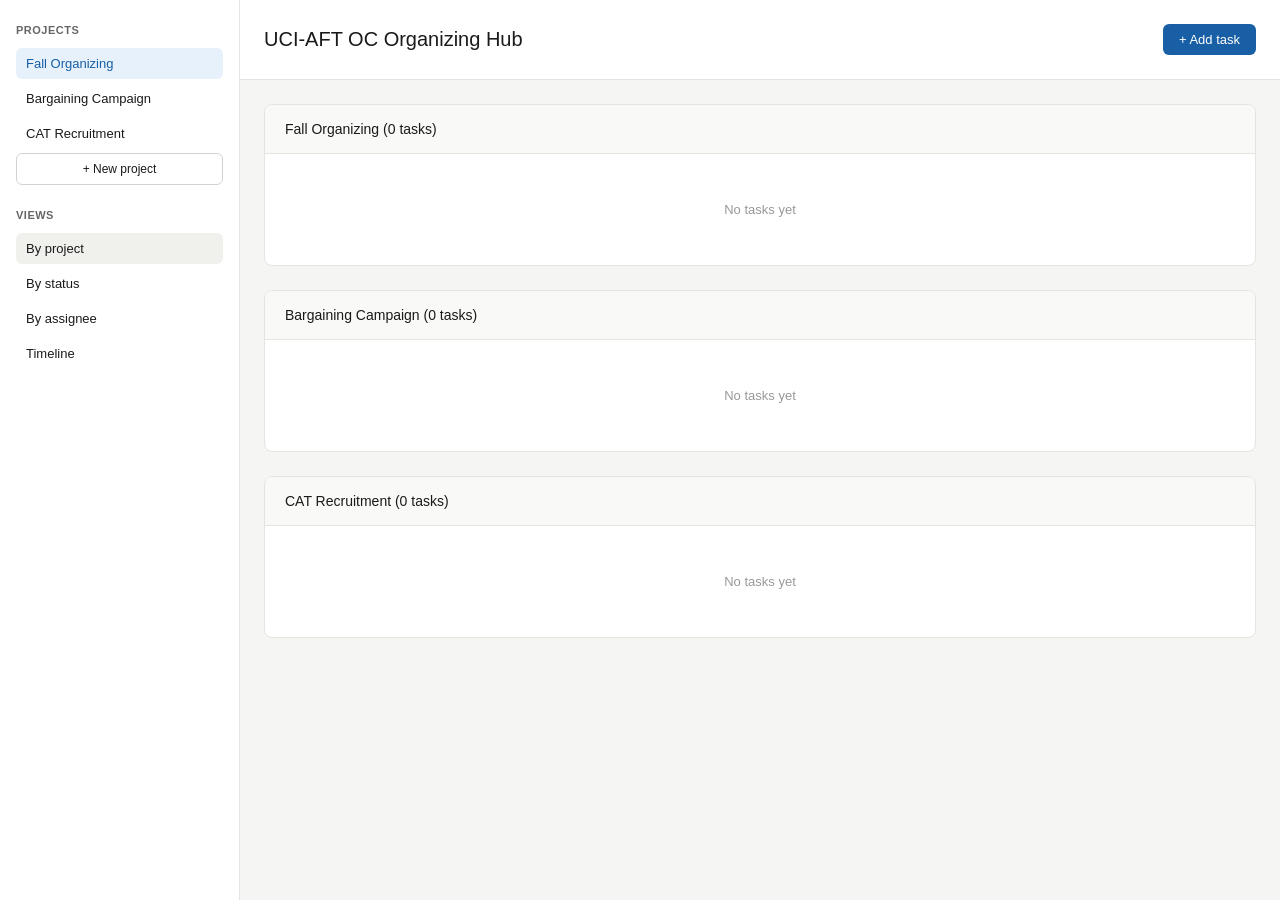
==== index.html @ 9227e525 "Rename organizing-hub.html to index.html" ====
<!DOCTYPE html>
<html lang="en">
<head>
  <meta charset="UTF-8">
  <meta name="viewport" content="width=device-width, initial-scale=1.0">
  <title>UCI-AFT OC Organizing Hub</title>
  <style>
    * {
      margin: 0;
      padding: 0;
      box-sizing: border-box;
    }

    body {
      font-family: -apple-system, BlinkMacSystemFont, 'Segoe UI', sans-serif;
      background: #f5f5f3;
      color: #1a1a1a;
    }

    .hub-container {
      display: flex;
      min-height: 100vh;
    }

    .sidebar {
      width: 240px;
      background: #ffffff;
      border-right: 1px solid #e5e5e0;
      overflow-y: auto;
      padding: 1.5rem 0;
    }

    .sidebar-section {
      padding: 0 1rem 1.5rem;
    }

    .sidebar-title {
      font-size: 11px;
      font-weight: 600;
      text-transform: uppercase;
      color: #666;
      margin: 0 0 0.75rem;
      letter-spacing: 0.5px;
    }

    .project-item {
      display: block;
      width: 100%;
      padding: 8px 10px;
      margin-bottom: 4px;
      border-radius: 6px;
      border: none;
      background: transparent;
      color: #1a1a1a;
      font-size: 13px;
      cursor: pointer;
      text-align: left;
      transition: background 0.2s;
    }

    .project-item:hover {
      background: #f0f0ed;
    }

    .project-item.active {
      background: #e6f1fb;
      color: #185fa5;
      font-weight: 500;
    }

    .view-item {
      display: block;
      width: 100%;
      padding: 8px 10px;
      margin-bottom: 4px;
      border-radius: 6px;
      border: none;
      background: transparent;
      color: #1a1a1a;
      font-size: 13px;
      cursor: pointer;
      text-align: left;
    }

    .view-item:hover {
      background: #f0f0ed;
    }

    .view-item.active {
      background: #f0f0ed;
      font-weight: 500;
    }

    .add-btn {
      width: 100%;
      padding: 8px 10px;
      border: 1px solid #d3d3ce;
      border-radius: 6px;
      background: transparent;
      color: #1a1a1a;
      font-size: 12px;
      cursor: pointer;
      font-weight: 500;
    }

    .add-btn:hover {
      background: #f0f0ed;
    }

    .main-content {
      flex: 1;
      display: flex;
      flex-direction: column;
      overflow: hidden;
    }

    .header {
      padding: 1.5rem;
      border-bottom: 1px solid #e5e5e0;
      background: #ffffff;
      display: flex;
      justify-content: space-between;
      align-items: center;
    }

    .header h1 {
      font-size: 20px;
      font-weight: 500;
      margin: 0;
    }

    .header-actions {
      display: flex;
      gap: 8px;
    }

    .btn-primary {
      padding: 8px 16px;
      background: #185fa5;
      color: white;
      border: none;
      border-radius: 6px;
      font-size: 13px;
      cursor: pointer;
      font-weight: 500;
    }

    .btn-primary:hover {
      background: #0c447c;
    }

    .content-area {
      flex: 1;
      overflow-y: auto;
      padding: 1.5rem;
    }

    .project-group {
      background: white;
      border: 1px solid #e5e5e0;
      border-radius: 8px;
      margin-bottom: 1.5rem;
      overflow: hidden;
    }

    .project-group-header {
      padding: 1rem 1.25rem;
      background: #f9f9f7;
      font-weight: 500;
      font-size: 14px;
      color: #1a1a1a;
      border-bottom: 1px solid #e5e5e0;
      cursor: pointer;
      user-select: none;
    }

    .project-group-header:hover {
      background: #f5f5f3;
    }

    .project-group-content {
      padding: 1rem 1.25rem;
    }

    .task-row {
      display: grid;
      grid-template-columns: 200px 120px 100px 100px 80px auto;
      gap: 12px;
      padding: 0.75rem 0;
      border-bottom: 1px solid #f0f0ed;
      align-items: center;
      font-size: 13px;
    }

    .task-row:last-child {
      border-bottom: none;
    }

    .task-name {
      font-weight: 500;
      color: #1a1a1a;
    }

    .task-due {
      color: #666;
      font-size: 12px;
    }

    .task-assignee {
      color: #666;
      font-size: 12px;
    }

    .task-status {
      padding: 3px 8px;
      border-radius: 12px;
      font-size: 11px;
      font-weight: 500;
      text-align: center;
      width: fit-content;
    }

    .status-not-started {
      background: #e5e7eb;
      color: #4b5563;
    }

    .status-in-progress {
      background: #fef3c7;
      color: #92400e;
    }

    .status-blocked {
      background: #fee2e2;
      color: #7f1d1d;
    }

    .status-done {
      background: #d1fae5;
      color: #065f46;
    }

    .task-delete {
      background: none;
      border: none;
      color: #999;
      cursor: pointer;
      font-size: 18px;
      padding: 0;
    }

    .task-delete:hover {
      color: #666;
    }

    .status-board {
      display: grid;
      grid-template-columns: repeat(auto-fit, minmax(280px, 1fr));
      gap: 1.5rem;
    }

    .status-column {
      background: white;
      border: 1px solid #e5e5e0;
      border-radius: 8px;
      padding: 1.25rem;
    }

    .status-column-header {
      font-weight: 500;
      font-size: 13px;
      color: #1a1a1a;
      margin-bottom: 1rem;
      padding-bottom: 0.75rem;
      border-bottom: 1px solid #e5e5e0;
    }

    .task-card {
      background: #f9f9f7;
      border: 1px solid #e5e5e0;
      border-radius: 6px;
      padding: 0.75rem;
      margin-bottom: 0.75rem;
      cursor: pointer;
    }

    .task-card:hover {
      border-color: #d3d3ce;
      background: #f5f5f3;
    }

    .task-card-name {
      font-weight: 500;
      font-size: 13px;
      color: #1a1a1a;
      margin-bottom: 4px;
    }

    .task-card-meta {
      font-size: 12px;
      color: #666;
      margin-bottom: 2px;
    }

    .empty-state {
      text-align: center;
      color: #999;
      padding: 2rem;
      font-size: 13px;
    }

    .modal {
      display: none;
      position: fixed;
      top: 0;
      left: 0;
      right: 0;
      bottom: 0;
      background: rgba(0, 0, 0, 0.4);
      z-index: 1000;
      align-items: center;
      justify-content: center;
    }

    .modal.open {
      display: flex;
    }

    .modal-content {
      background: white;
      border-radius: 8px;
      padding: 1.5rem;
      max-width: 500px;
      width: 90%;
      box-shadow: 0 4px 12px rgba(0, 0, 0, 0.15);
    }

    .modal-title {
      font-size: 16px;
      font-weight: 500;
      margin-bottom: 1rem;
      color: #1a1a1a;
    }

    .form-group {
      margin-bottom: 1rem;
    }

    .form-label {
      font-size: 12px;
      font-weight: 500;
      color: #666;
      margin-bottom: 4px;
      display: block;
    }

    .form-input {
      width: 100%;
      padding: 8px 10px;
      border: 1px solid #d3d3ce;
      border-radius: 6px;
      font-size: 13px;
      font-family: inherit;
    }

    .form-input:focus {
      outline: none;
      border-color: #185fa5;
      box-shadow: 0 0 0 2px rgba(24, 95, 165, 0.1);
    }

    .form-buttons {
      display: flex;
      gap: 8px;
      justify-content: flex-end;
      margin-top: 1.5rem;
    }

    .btn {
      padding: 8px 16px;
      border-radius: 6px;
      border: 1px solid #d3d3ce;
      background: white;
      cursor: pointer;
      font-size: 13px;
      color: #1a1a1a;
      font-weight: 500;
    }

    .btn:hover {
      background: #f9f9f7;
    }

    .timeline-view {
      display: flex;
      flex-direction: column;
      gap: 0;
    }

    .timeline-item {
      padding: 1rem 1.25rem;
      border-bottom: 1px solid #e5e5e0;
      background: white;
      margin-bottom: 0;
    }

    .timeline-item:first-child {
      border-radius: 8px 8px 0 0;
    }

    .timeline-item:last-child {
      border-radius: 0 0 8px 8px;
      border-bottom: none;
    }

    .timeline-date {
      font-weight: 600;
      font-size: 13px;
      color: #1a1a1a;
      margin-bottom: 4px;
    }

    .timeline-task {
      font-size: 13px;
      color: #666;
    }

    @media (max-width: 900px) {
      .task-row {
        grid-template-columns: 1fr;
        gap: 4px;
      }
      
      .sidebar {
        width: 160px;
      }
    }
  </style>
</head>
<body>
  <div class="hub-container">
    <div class="sidebar">
      <div class="sidebar-section">
        <div class="sidebar-title">Projects</div>
        <div id="projects-list"></div>
        <button class="add-btn" onclick="openAddProject()">+ New project</button>
      </div>

      <div class="sidebar-section">
        <div class="sidebar-title">Views</div>
        <button class="view-item active" onclick="switchView('project')">By project</button>
        <button class="view-item" onclick="switchView('status')">By status</button>
        <button class="view-item" onclick="switchView('assignee')">By assignee</button>
        <button class="view-item" onclick="switchView('timeline')">Timeline</button>
      </div>
    </div>

    <div class="main-content">
      <div class="header">
        <h1>UCI-AFT OC Organizing Hub</h1>
        <div class="header-actions">
          <button class="btn-primary" onclick="openAddTask()">+ Add task</button>
        </div>
      </div>

      <div class="content-area" id="content-area"></div>
    </div>
  </div>

  <div class="modal" id="project-modal">
    <div class="modal-content">
      <div class="modal-title">New project</div>
      <div class="form-group">
        <label class="form-label">Project name</label>
        <input type="text" class="form-input" id="project-name-input" placeholder="e.g., Fall Organizing">
      </div>
      <div class="form-buttons">
        <button class="btn" onclick="closeModal('project-modal')">Cancel</button>
        <button class="btn-primary" onclick="createProject()">Create</button>
      </div>
    </div>
  </div>

  <div class="modal" id="task-modal">
    <div class="modal-content">
      <div class="modal-title">New task</div>
      <div class="form-group">
        <label class="form-label">Project</label>
        <select class="form-input" id="task-project-select"></select>
      </div>
      <div class="form-group">
        <label class="form-label">Task name</label>
        <input type="text" class="form-input" id="task-name-input" placeholder="What needs to be done?">
      </div>
      <div class="form-group">
        <label class="form-label">Description</label>
        <textarea class="form-input" id="task-desc-input" placeholder="Details" style="height: 80px; resize: none;"></textarea>
      </div>
      <div class="form-group">
        <label class="form-label">Assignee</label>
        <input type="text" class="form-input" id="task-assignee-input" placeholder="Name">
      </div>
      <div class="form-group">
        <label class="form-label">Due date</label>
        <input type="date" class="form-input" id="task-due-input">
      </div>
      <div class="form-group">
        <label class="form-label">Status</label>
        <select class="form-input" id="task-status-input">
          <option value="not-started">Not started</option>
          <option value="in-progress">In progress</option>
          <option value="blocked">Blocked</option>
          <option value="done">Done</option>
        </select>
      </div>
      <div class="form-buttons">
        <button class="btn" onclick="closeModal('task-modal')">Cancel</button>
        <button class="btn-primary" onclick="createTask()">Create</button>
      </div>
    </div>
  </div>

  <script>
    let appState = {
      projects: ['Fall Organizing', 'Bargaining Campaign', 'CAT Recruitment'],
      tasks: [],
      currentView: 'project',
      selectedProject: 'Fall Organizing'
    };

    const loadData = () => {
      try {
        const saved = localStorage.getItem('oc_hub_data');
        if (saved) {
          appState = JSON.parse(saved);
        }
      } catch (e) {
        console.log('Using default data');
      }
      render();
    };

    const saveData = () => {
      try {
        localStorage.setItem('oc_hub_data', JSON.stringify(appState));
      } catch (e) {
        console.log('Save error');
      }
    };

    const openAddProject = () => {
      document.getElementById('project-modal').classList.add('open');
      document.getElementById('project-name-input').focus();
    };

    const closeModal = (modalId) => {
      document.getElementById(modalId).classList.remove('open');
    };

    const createProject = () => {
      const name = document.getElementById('project-name-input').value.trim();
      if (name && !appState.projects.includes(name)) {
        appState.projects.push(name);
        appState.selectedProject = name;
        document.getElementById('project-name-input').value = '';
        closeModal('project-modal');
        saveData();
        render();
      }
    };

    const openAddTask = () => {
      const select = document.getElementById('task-project-select');
      select.innerHTML = appState.projects.map(p => `<option value="${p}">${p}</option>`).join('');
      if (appState.selectedProject) {
        select.value = appState.selectedProject;
      }
      document.getElementById('task-modal').classList.add('open');
      document.getElementById('task-name-input').focus();
    };

    const createTask = () => {
      const task = {
        id: Date.now(),
        project: document.getElementById('task-project-select').value,
        name: document.getElementById('task-name-input').value.trim(),
        description: document.getElementById('task-desc-input').value.trim(),
        assignee: document.getElementById('task-assignee-input').value.trim(),
        dueDate: document.getElementById('task-due-input').value,
        status: document.getElementById('task-status-input').value
      };

      if (task.name && task.project) {
        appState.tasks.push(task);
        document.getElementById('task-name-input').value = '';
        document.getElementById('task-desc-input').value = '';
        document.getElementById('task-assignee-input').value = '';
        document.getElementById('task-due-input').value = '';
        closeModal('task-modal');
        saveData();
        render();
      }
    };

    const switchView = (view) => {
      appState.currentView = view;
      document.querySelectorAll('.view-item').forEach(btn => {
        btn.classList.remove('active');
      });
      event.target.classList.add('active');
      render();
    };

    const deleteTask = (id) => {
      if (confirm('Delete this task?')) {
        appState.tasks = appState.tasks.filter(t => t.id !== id);
        saveData();
        render();
      }
    };

    const renderProjectView = () => {
      let html = '';
      appState.projects.forEach(proj => {
        const tasks = appState.tasks.filter(t => t.project === proj);
        html += `
          <div class="project-group">
            <div class="project-group-header">${proj} (${tasks.length} tasks)</div>
            <div class="project-group-content">
              ${tasks.length === 0 ? '<div class="empty-state">No tasks yet</div>' : ''}
              ${tasks.map(t => `
                <div class="task-row">
                  <div class="task-name">${t.name}</div>
                  <div class="task-due">${t.dueDate || '—'}</div>
                  <div class="task-assignee">${t.assignee || 'Unassigned'}</div>
                  <div class="task-status status-${t.status}">${t.status}</div>
                  <div>${t.description ? '📝' : ''}</div>
                  <button class="task-delete" onclick="deleteTask(${t.id})">×</button>
                </div>
              `).join('')}
            </div>
          </div>
        `;
      });
      return html;
    };

    const renderStatusView = () => {
      const statuses = ['not-started', 'in-progress', 'blocked', 'done'];
      const labels = { 'not-started': 'Not started', 'in-progress': 'In progress', 'blocked': 'Blocked', 'done': 'Done' };
      return `<div class="status-board">${statuses.map(status => {
        const tasks = appState.tasks.filter(t => t.status === status);
        return `
          <div class="status-column">
            <div class="status-column-header">${labels[status]} (${tasks.length})</div>
            ${tasks.map(t => `
              <div class="task-card">
                <div class="task-card-name">${t.name}</div>
                <div class="task-card-meta">${t.project}</div>
                <div class="task-card-meta">${t.assignee || 'Unassigned'}</div>
                <div class="task-card-meta">${t.dueDate || 'No due date'}</div>
              </div>
            `).join('')}
          </div>
        `;
      }).join('')}</div>`;
    };

    const renderAssigneeView = () => {
      const assignees = [...new Set(appState.tasks.map(t => t.assignee || 'Unassigned'))].sort();
      let html = '';
      assignees.forEach(assignee => {
        const tasks = appState.tasks.filter(t => (t.assignee || 'Unassigned') === assignee);
        const done = tasks.filter(t => t.status === 'done').length;
        html += `
          <div class="project-group">
            <div class="project-group-header">${assignee} (${done}/${tasks.length} done)</div>
            <div class="project-group-content">
              ${tasks.map(t => `
                <div class="task-row">
                  <div class="task-name">${t.name}</div>
                  <div class="task-due">${t.dueDate || '—'}</div>
                  <div class="task-assignee">${t.project}</div>
                  <div class="task-status status-${t.status}">${t.status}</div>
                  <div></div>
                  <button class="task-delete" onclick="deleteTask(${t.id})">×</button>
                </div>
              `).join('')}
            </div>
          </div>
        `;
      });
      return html;
    };

    const renderTimelineView = () => {
      const sorted = [...appState.tasks].sort((a, b) => (a.dueDate || '9999') > (b.dueDate || '9999') ? 1 : -1);
      if (sorted.length === 0) {
        return '<div class="empty-state">No tasks scheduled</div>';
      }
      return sorted.map(t => `
        <div class="timeline-item">
          <div class="timeline-date">${t.dueDate || 'No date'}</div>
          <div class="timeline-task">${t.name} — ${t.assignee || 'Unassigned'} (${t.project})</div>
        </div>
      `).join('');
    };

    const render = () => {
      document.getElementById('projects-list').innerHTML = appState.projects.map(p => `
        <button class="project-item ${appState.selectedProject === p ? 'active' : ''}" onclick="appState.selectedProject='${p}'; render()">${p}</button>
      `).join('');

      let content = '';
      if (appState.currentView === 'project') {
        content = renderProjectView();
      } else if (appState.currentView === 'status') {
        content = renderStatusView();
      } else if (appState.currentView === 'assignee') {
        content = renderAssigneeView();
      } else if (appState.currentView === 'timeline') {
        content = renderTimelineView();
      }

      document.getElementById('content-area').innerHTML = content;
    };

    document.addEventListener('keydown', (e) => {
      if (e.key === 'Escape') {
        closeModal('project-modal');
        closeModal('task-modal');
      }
    });

    loadData();
  </script>
</body>
</html>
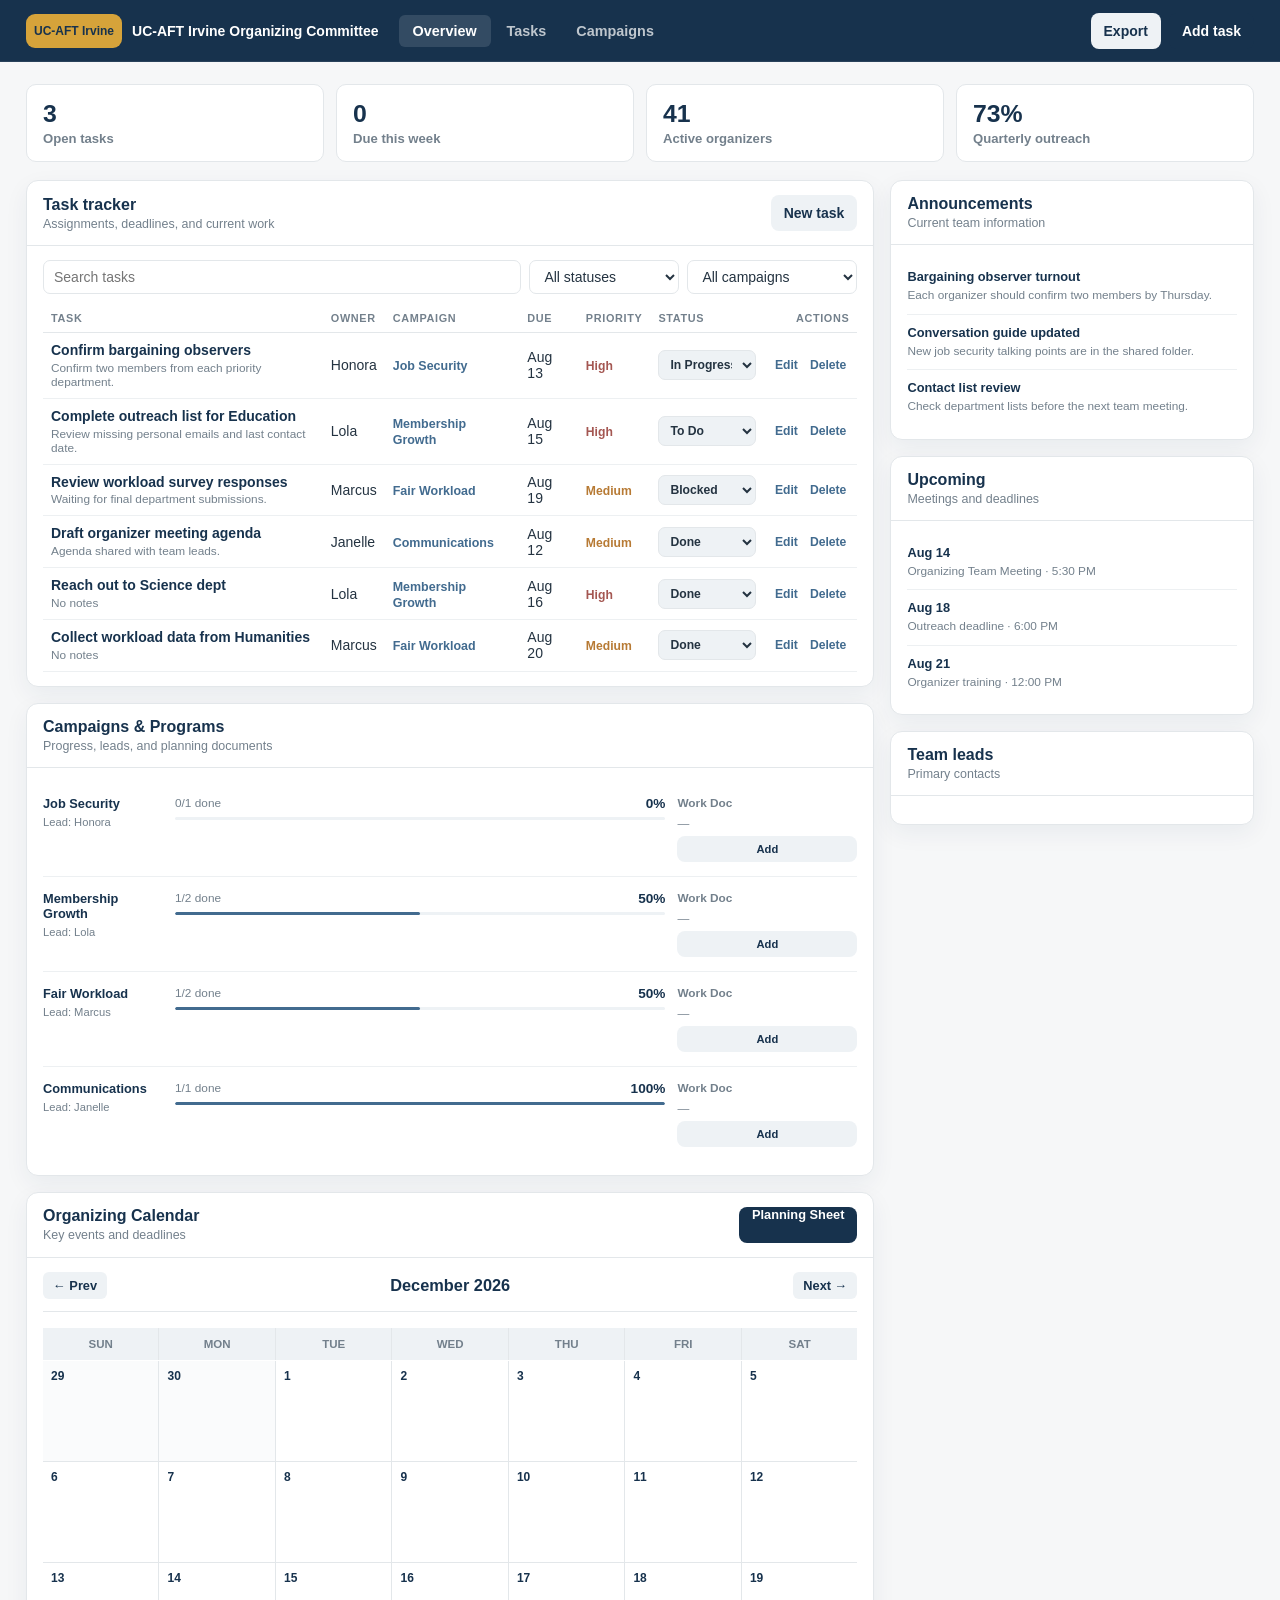
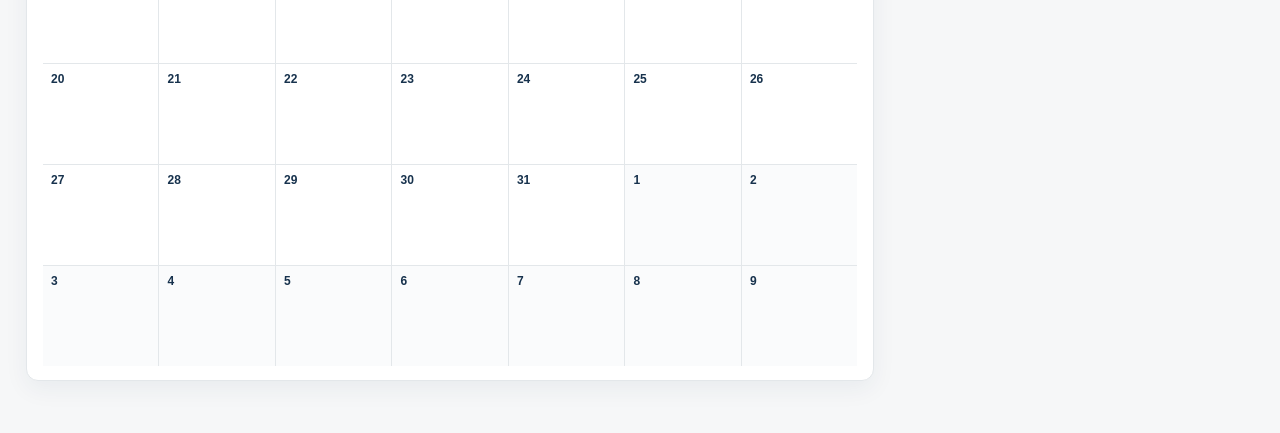
==== commit ea86cd31: "Rename index.html.html to index.html" ====
--- a/index.html
+++ b/index.html
@@ -1,738 +1,675 @@
 <!DOCTYPE html>
 <html lang="en">
 <head>
-  <meta charset="UTF-8">
-  <meta name="viewport" content="width=device-width, initial-scale=1.0">
-  <title>UCI-AFT OC Organizing Hub</title>
+  <meta charset="UTF-8" />
+  <meta name="viewport" content="width=device-width, initial-scale=1.0" />
+  <title>UC-AFT Irvine Organizing Committee</title>
   <style>
-    * {
-      margin: 0;
-      padding: 0;
-      box-sizing: border-box;
-    }
-
-    body {
-      font-family: -apple-system, BlinkMacSystemFont, 'Segoe UI', sans-serif;
-      background: #f5f5f3;
-      color: #1a1a1a;
-    }
-
-    .hub-container {
-      display: flex;
-      min-height: 100vh;
-    }
-
-    .sidebar {
-      width: 240px;
-      background: #ffffff;
-      border-right: 1px solid #e5e5e0;
-      overflow-y: auto;
-      padding: 1.5rem 0;
-    }
-
-    .sidebar-section {
-      padding: 0 1rem 1.5rem;
-    }
-
-    .sidebar-title {
-      font-size: 11px;
-      font-weight: 600;
-      text-transform: uppercase;
-      color: #666;
-      margin: 0 0 0.75rem;
-      letter-spacing: 0.5px;
-    }
-
-    .project-item {
-      display: block;
-      width: 100%;
-      padding: 8px 10px;
-      margin-bottom: 4px;
-      border-radius: 6px;
-      border: none;
-      background: transparent;
-      color: #1a1a1a;
-      font-size: 13px;
-      cursor: pointer;
-      text-align: left;
-      transition: background 0.2s;
-    }
-
-    .project-item:hover {
-      background: #f0f0ed;
-    }
-
-    .project-item.active {
-      background: #e6f1fb;
-      color: #185fa5;
-      font-weight: 500;
-    }
-
-    .view-item {
-      display: block;
-      width: 100%;
-      padding: 8px 10px;
-      margin-bottom: 4px;
-      border-radius: 6px;
-      border: none;
-      background: transparent;
-      color: #1a1a1a;
-      font-size: 13px;
-      cursor: pointer;
-      text-align: left;
-    }
-
-    .view-item:hover {
-      background: #f0f0ed;
-    }
-
-    .view-item.active {
-      background: #f0f0ed;
-      font-weight: 500;
-    }
-
-    .add-btn {
-      width: 100%;
-      padding: 8px 10px;
-      border: 1px solid #d3d3ce;
-      border-radius: 6px;
-      background: transparent;
-      color: #1a1a1a;
-      font-size: 12px;
-      cursor: pointer;
-      font-weight: 500;
-    }
-
-    .add-btn:hover {
-      background: #f0f0ed;
-    }
-
-    .main-content {
-      flex: 1;
-      display: flex;
-      flex-direction: column;
-      overflow: hidden;
-    }
-
-    .header {
-      padding: 1.5rem;
-      border-bottom: 1px solid #e5e5e0;
-      background: #ffffff;
-      display: flex;
-      justify-content: space-between;
-      align-items: center;
-    }
-
-    .header h1 {
-      font-size: 20px;
-      font-weight: 500;
-      margin: 0;
-    }
-
-    .header-actions {
-      display: flex;
-      gap: 8px;
-    }
-
-    .btn-primary {
-      padding: 8px 16px;
-      background: #185fa5;
-      color: white;
-      border: none;
-      border-radius: 6px;
-      font-size: 13px;
-      cursor: pointer;
-      font-weight: 500;
-    }
-
-    .btn-primary:hover {
-      background: #0c447c;
-    }
-
-    .content-area {
-      flex: 1;
-      overflow-y: auto;
-      padding: 1.5rem;
-    }
-
-    .project-group {
-      background: white;
-      border: 1px solid #e5e5e0;
-      border-radius: 8px;
-      margin-bottom: 1.5rem;
-      overflow: hidden;
-    }
-
-    .project-group-header {
-      padding: 1rem 1.25rem;
-      background: #f9f9f7;
-      font-weight: 500;
-      font-size: 14px;
-      color: #1a1a1a;
-      border-bottom: 1px solid #e5e5e0;
-      cursor: pointer;
-      user-select: none;
-    }
-
-    .project-group-header:hover {
-      background: #f5f5f3;
-    }
-
-    .project-group-content {
-      padding: 1rem 1.25rem;
-    }
-
-    .task-row {
-      display: grid;
-      grid-template-columns: 200px 120px 100px 100px 80px auto;
-      gap: 12px;
-      padding: 0.75rem 0;
-      border-bottom: 1px solid #f0f0ed;
-      align-items: center;
-      font-size: 13px;
-    }
-
-    .task-row:last-child {
-      border-bottom: none;
-    }
-
-    .task-name {
-      font-weight: 500;
-      color: #1a1a1a;
-    }
-
-    .task-due {
-      color: #666;
-      font-size: 12px;
-    }
-
-    .task-assignee {
-      color: #666;
-      font-size: 12px;
-    }
-
-    .task-status {
-      padding: 3px 8px;
-      border-radius: 12px;
-      font-size: 11px;
-      font-weight: 500;
-      text-align: center;
-      width: fit-content;
-    }
-
-    .status-not-started {
-      background: #e5e7eb;
-      color: #4b5563;
-    }
-
-    .status-in-progress {
-      background: #fef3c7;
-      color: #92400e;
-    }
-
-    .status-blocked {
-      background: #fee2e2;
-      color: #7f1d1d;
-    }
-
-    .status-done {
-      background: #d1fae5;
-      color: #065f46;
-    }
-
-    .task-delete {
-      background: none;
-      border: none;
-      color: #999;
-      cursor: pointer;
-      font-size: 18px;
-      padding: 0;
-    }
-
-    .task-delete:hover {
-      color: #666;
-    }
-
-    .status-board {
-      display: grid;
-      grid-template-columns: repeat(auto-fit, minmax(280px, 1fr));
-      gap: 1.5rem;
-    }
-
-    .status-column {
-      background: white;
-      border: 1px solid #e5e5e0;
-      border-radius: 8px;
-      padding: 1.25rem;
-    }
-
-    .status-column-header {
-      font-weight: 500;
-      font-size: 13px;
-      color: #1a1a1a;
-      margin-bottom: 1rem;
-      padding-bottom: 0.75rem;
-      border-bottom: 1px solid #e5e5e0;
-    }
-
-    .task-card {
-      background: #f9f9f7;
-      border: 1px solid #e5e5e0;
-      border-radius: 6px;
-      padding: 0.75rem;
-      margin-bottom: 0.75rem;
-      cursor: pointer;
-    }
-
-    .task-card:hover {
-      border-color: #d3d3ce;
-      background: #f5f5f3;
-    }
-
-    .task-card-name {
-      font-weight: 500;
-      font-size: 13px;
-      color: #1a1a1a;
-      margin-bottom: 4px;
-    }
-
-    .task-card-meta {
-      font-size: 12px;
-      color: #666;
-      margin-bottom: 2px;
-    }
-
-    .empty-state {
-      text-align: center;
-      color: #999;
-      padding: 2rem;
-      font-size: 13px;
-    }
-
-    .modal {
-      display: none;
-      position: fixed;
-      top: 0;
-      left: 0;
-      right: 0;
-      bottom: 0;
-      background: rgba(0, 0, 0, 0.4);
-      z-index: 1000;
-      align-items: center;
-      justify-content: center;
-    }
-
-    .modal.open {
-      display: flex;
-    }
-
-    .modal-content {
-      background: white;
-      border-radius: 8px;
-      padding: 1.5rem;
-      max-width: 500px;
-      width: 90%;
-      box-shadow: 0 4px 12px rgba(0, 0, 0, 0.15);
-    }
-
-    .modal-title {
-      font-size: 16px;
-      font-weight: 500;
-      margin-bottom: 1rem;
-      color: #1a1a1a;
-    }
-
-    .form-group {
-      margin-bottom: 1rem;
-    }
-
-    .form-label {
-      font-size: 12px;
-      font-weight: 500;
-      color: #666;
-      margin-bottom: 4px;
-      display: block;
-    }
-
-    .form-input {
-      width: 100%;
-      padding: 8px 10px;
-      border: 1px solid #d3d3ce;
-      border-radius: 6px;
-      font-size: 13px;
-      font-family: inherit;
-    }
-
-    .form-input:focus {
-      outline: none;
-      border-color: #185fa5;
-      box-shadow: 0 0 0 2px rgba(24, 95, 165, 0.1);
-    }
-
-    .form-buttons {
-      display: flex;
-      gap: 8px;
-      justify-content: flex-end;
-      margin-top: 1.5rem;
-    }
-
-    .btn {
-      padding: 8px 16px;
-      border-radius: 6px;
-      border: 1px solid #d3d3ce;
-      background: white;
-      cursor: pointer;
-      font-size: 13px;
-      color: #1a1a1a;
-      font-weight: 500;
-    }
-
-    .btn:hover {
-      background: #f9f9f7;
-    }
-
-    .timeline-view {
-      display: flex;
-      flex-direction: column;
-      gap: 0;
-    }
-
-    .timeline-item {
-      padding: 1rem 1.25rem;
-      border-bottom: 1px solid #e5e5e0;
-      background: white;
-      margin-bottom: 0;
-    }
-
-    .timeline-item:first-child {
-      border-radius: 8px 8px 0 0;
-    }
-
-    .timeline-item:last-child {
-      border-radius: 0 0 8px 8px;
-      border-bottom: none;
-    }
-
-    .timeline-date {
-      font-weight: 600;
-      font-size: 13px;
-      color: #1a1a1a;
-      margin-bottom: 4px;
-    }
-
-    .timeline-task {
-      font-size: 13px;
-      color: #666;
-    }
-
-    @media (max-width: 900px) {
-      .task-row {
-        grid-template-columns: 1fr;
-        gap: 4px;
-      }
-      
-      .sidebar {
-        width: 160px;
-      }
-    }
+    :root {
+      --navy: #17324d;
+      --blue: #426b8f;
+      --gold: #d6a33a;
+      --paper: #f6f7f8;
+      --white: #ffffff;
+      --ink: #243341;
+      --muted: #73808c;
+      --line: #e3e7ea;
+      --soft: #eef2f5;
+      --green: #4d7f69;
+      --red: #a45752;
+    }
+
+    * { box-sizing: border-box; }
+    body { margin: 0; font-family: Inter, Arial, sans-serif; background: var(--paper); color: var(--ink); font-size: 14px; }
+    button, input, select, textarea { font: inherit; }
+    button { cursor: pointer; }
+    a { color: inherit; text-decoration: none; }
+
+    .shell { display: grid; grid-template-columns: 1fr; grid-template-rows: auto 1fr; min-height: 100vh; }
+    
+    .topbar { display: flex; align-items: center; justify-content: space-between; gap: 20px; padding: 0 26px; background: var(--navy); border-bottom: 1px solid rgba(255,255,255,0.08); height: 62px; }
+    .brand { display: flex; align-items: center; gap: 10px; font-weight: 800; color: white; flex-shrink: 0; }
+    .brand-mark { width: auto; min-width: 40px; height: 34px; display: grid; place-items: center; border-radius: 9px; background: var(--gold); color: var(--navy); font-weight: 900; padding: 0 8px; font-size: 0.75rem; }
+    .nav { display: flex; gap: 2px; flex: 1; margin: 0; }
+    .nav a { padding: 8px 14px; border-radius: 6px; color: rgba(255,255,255,0.72); font-weight: 700; font-size: 0.9rem; }
+    .nav a:hover, .nav a.active { background: rgba(255,255,255,0.12); color: white; }
+    .top-actions { display: flex; gap: 8px; flex-shrink: 0; }
+
+    .main { min-width: 0; }
+    .content { padding: 22px 26px 36px; }
+    .summary { display: grid; grid-template-columns: repeat(4, 1fr); gap: 12px; margin-bottom: 18px; }
+    .summary-card { padding: 15px 16px; background: white; border: 1px solid var(--line); border-radius: 10px; }
+    .summary-card strong { display: block; margin-bottom: 2px; color: var(--navy); font-size: 1.55rem; }
+    .summary-card span { color: var(--muted); font-size: 0.82rem; font-weight: 700; }
+
+    .workspace { display: grid; grid-template-columns: minmax(0, 1.75fr) minmax(260px, 0.75fr); gap: 16px; align-items: start; }
+    .panel { background: white; border: 1px solid var(--line); border-radius: 12px; box-shadow: 0 8px 24px rgba(23, 50, 77, 0.06); overflow: hidden; margin-bottom: 16px; }
+    .panel-header { display: flex; align-items: center; justify-content: space-between; gap: 16px; padding: 14px 16px; border-bottom: 1px solid var(--line); }
+    .panel-header h2 { margin: 0; color: var(--navy); font-size: 1rem; }
+    .panel-header p { margin: 3px 0 0; color: var(--muted); font-size: 0.78rem; }
+    .panel-body { padding: 14px 16px; }
+
+    .button { min-height: 36px; padding: 0 13px; border: 0; border-radius: 8px; font-weight: 800; cursor: pointer; }
+    .button.primary { background: var(--navy); color: white; }
+    .button.secondary { background: var(--soft); color: var(--navy); }
+
+    .task-toolbar { display: grid; grid-template-columns: 1fr 150px 170px; gap: 8px; margin-bottom: 10px; }
+    .task-toolbar input, .task-toolbar select { width: 100%; height: 34px; padding: 0 10px; border: 1px solid var(--line); border-radius: 7px; background: white; color: var(--ink); }
+
+    .table-wrap { overflow-x: auto; }
+    .task-table { width: 100%; border-collapse: collapse; }
+    .task-table th { padding: 8px; text-align: left; color: var(--muted); font-size: 0.68rem; text-transform: uppercase; letter-spacing: 0.06em; border-bottom: 1px solid var(--line); }
+    .task-table td { padding: 9px 8px; border-bottom: 1px solid #edf0f2; vertical-align: middle; }
+    .task-table tbody tr:hover { background: #fafbfc; }
+
+    .task-title { color: var(--navy); font-weight: 600; line-height: 1.2; }
+    .task-note { margin-top: 2px; color: var(--muted); font-size: 0.74rem; }
+    .campaign-label { color: var(--blue); font-size: 0.78rem; font-weight: 700; }
+    .priority { font-size: 0.76rem; font-weight: 800; }
+    .priority.high { color: var(--red); }
+    .priority.medium { color: #b77a34; }
+    .status-select { width: 100%; height: 30px; padding: 0 7px; border: 1px solid var(--line); border-radius: 7px; background: var(--soft); color: var(--ink); font-size: 0.76rem; font-weight: 700; }
+    .row-actions { display: flex; gap: 6px; justify-content: flex-end; }
+    .row-actions button { border: 0; background: transparent; color: var(--blue); font-size: 0.76rem; font-weight: 800; padding: 2px 3px; cursor: pointer; }
+
+    .campaign { padding: 14px 0; border-bottom: 1px solid #edf0f2; }
+    .campaign:last-child { border-bottom: 0; }
+    .campaign-grid { display: grid; grid-template-columns: 120px 1fr 180px; gap: 12px; align-items: start; }
+    .campaign-lead { }
+    .campaign-lead-name { color: var(--navy); font-weight: 700; font-size: 0.8rem; display: block; margin-bottom: 2px; }
+    .campaign-lead-label { color: var(--muted); font-size: 0.7rem; }
+    .campaign-progress { }
+    .campaign-top { display: flex; justify-content: space-between; gap: 12px; margin-bottom: 8px; }
+    .campaign-top strong { color: var(--navy); font-size: 0.85rem; }
+    .campaign-top span { color: var(--muted); font-size: 0.74rem; }
+    .progress { height: 3px; overflow: hidden; border-radius: 999px; background: var(--soft); margin-bottom: 6px; }
+    .progress div { height: 100%; border-radius: inherit; background: var(--blue); }
+    .campaign-meta { display: flex; justify-content: space-between; gap: 12px; color: var(--muted); font-size: 0.74rem; }
+    .campaign-doc { }
+    .campaign-doc-label { font-size: 0.74rem; color: var(--muted); margin-bottom: 6px; font-weight: 700; }
+    .campaign-doc-link { color: var(--blue); font-weight: 700; font-size: 0.75rem; text-decoration: none; display: block; margin-bottom: 6px; word-break: break-word; }
+    .campaign-doc-link:hover { text-decoration: underline; }
+    .no-doc { color: var(--muted); font-size: 0.74rem; display: block; margin-bottom: 6px; }
+
+    .announcement { padding: 10px 0; border-bottom: 1px solid #edf0f2; }
+    .announcement:last-child { border-bottom: 0; }
+    .announcement strong { display: block; color: var(--navy); font-size: 0.8rem; margin-bottom: 3px; }
+    .announcement p { margin: 0; color: var(--muted); font-size: 0.74rem; line-height: 1.4; }
+
+    .calendar-month-nav { display: flex; justify-content: space-between; align-items: center; margin-bottom: 16px; padding-bottom: 12px; border-bottom: 1px solid var(--line); }
+    .calendar-month-nav button { background: var(--soft); color: var(--navy); border: 0; padding: 6px 10px; border-radius: 6px; font-weight: 700; font-size: 0.8rem; cursor: pointer; }
+    .calendar-header { display: grid; grid-template-columns: repeat(7, 1fr); gap: 1px; background: var(--line); margin-bottom: 1px; }
+    .calendar-day-header { background: var(--soft); padding: 10px 8px; text-align: center; font-size: 0.72rem; font-weight: 800; color: var(--muted); text-transform: uppercase; }
+    .calendar-grid { display: grid; grid-template-columns: repeat(7, 1fr); gap: 1px; background: var(--line); }
+    .calendar-cell { background: white; min-height: 100px; padding: 8px; font-size: 0.75rem; }
+    .calendar-cell.other-month { background: #fafbfc; color: var(--muted); }
+    .calendar-date { display: block; color: var(--navy); font-weight: 700; margin-bottom: 6px; }
+    .event-badge { display: inline-block; padding: 3px 6px; border-radius: 4px; margin-bottom: 3px; font-size: 0.65rem; font-weight: 700; cursor: pointer; white-space: nowrap; overflow: hidden; text-overflow: ellipsis; max-width: 100%; line-height: 1.2; }
+    .event-badge.meeting { background: #cbe3f0; color: var(--blue); }
+    .event-badge.deadline { background: #f0d0cc; color: var(--red); }
+    .event-badge.action-window { background: #d4e8de; color: var(--green); }
+
+    .modal { position: fixed; inset: 0; display: none; place-items: center; z-index: 100; padding: 20px; background: rgba(13, 27, 40, 0.5); }
+    .modal.open { display: grid; }
+    .modal-card { width: min(560px, 100%); max-height: 92vh; overflow-y: auto; background: white; border-radius: 14px; box-shadow: 0 24px 70px rgba(0,0,0,0.22); }
+    .modal-head { display: flex; align-items: center; justify-content: space-between; padding: 16px 18px; border-bottom: 1px solid var(--line); }
+    .modal-head h2 { margin: 0; color: var(--navy); font-size: 1rem; }
+    .close { border: 0; background: transparent; color: var(--muted); font-size: 1.35rem; cursor: pointer; }
+    .form-grid { display: grid; grid-template-columns: 1fr 1fr; gap: 12px; padding: 18px; }
+    .field { display: grid; gap: 5px; }
+    .field.full { grid-column: 1 / -1; }
+    .field label { color: var(--navy); font-size: 0.74rem; font-weight: 800; }
+    .field input, .field select, .field textarea { width: 100%; padding: 9px 10px; border: 1px solid var(--line); border-radius: 7px; background: white; }
+    .modal-actions { display: flex; justify-content: flex-end; gap: 8px; padding: 0 18px 18px; }
+    .empty { padding: 24px; text-align: center; color: var(--muted); }
   </style>
 </head>
 <body>
-  <div class="hub-container">
-    <div class="sidebar">
-      <div class="sidebar-section">
-        <div class="sidebar-title">Projects</div>
-        <div id="projects-list"></div>
-        <button class="add-btn" onclick="openAddProject()">+ New project</button>
+  <div class="shell">
+    <header class="topbar">
+      <a class="brand" href="#">
+        <span class="brand-mark">UC-AFT Irvine</span>
+        <span style="color: white; font-weight: 800;">UC-AFT Irvine Organizing Committee</span>
+      </a>
+      <nav class="nav">
+        <a class="active" href="#overview">Overview</a>
+        <a href="#tasks">Tasks</a>
+        <a href="#campaigns">Campaigns</a>
+      </nav>
+      <div class="top-actions">
+        <button class="button secondary" onclick="exportTasks()">Export</button>
+        <button class="button primary" onclick="openTaskModal()">Add task</button>
       </div>
-
-      <div class="sidebar-section">
-        <div class="sidebar-title">Views</div>
-        <button class="view-item active" onclick="switchView('project')">By project</button>
-        <button class="view-item" onclick="switchView('status')">By status</button>
-        <button class="view-item" onclick="switchView('assignee')">By assignee</button>
-        <button class="view-item" onclick="switchView('timeline')">Timeline</button>
-      </div>
-    </div>
-
-    <div class="main-content">
-      <div class="header">
-        <h1>UCI-AFT OC Organizing Hub</h1>
-        <div class="header-actions">
-          <button class="btn-primary" onclick="openAddTask()">+ Add task</button>
+    </header>
+
+    <main class="main">
+      <div class="content">
+        <section class="summary">
+          <article class="summary-card">
+            <strong id="openCount">0</strong>
+            <span>Open tasks</span>
+          </article>
+          <article class="summary-card">
+            <strong id="dueCount">0</strong>
+            <span>Due this week</span>
+          </article>
+          <article class="summary-card">
+            <strong>41</strong>
+            <span>Active organizers</span>
+          </article>
+          <article class="summary-card">
+            <strong>73%</strong>
+            <span>Quarterly outreach</span>
+          </article>
+        </section>
+
+        <div class="workspace">
+          <div>
+            <section class="panel">
+              <div class="panel-header">
+                <div>
+                  <h2>Task tracker</h2>
+                  <p>Assignments, deadlines, and current work</p>
+                </div>
+                <button class="button secondary" onclick="openTaskModal()">New task</button>
+              </div>
+              <div class="panel-body">
+                <div class="task-toolbar">
+                  <input id="searchInput" type="search" placeholder="Search tasks" oninput="renderTasks()" />
+                  <select id="statusFilter" onchange="renderTasks()">
+                    <option value="">All statuses</option>
+                    <option>To Do</option>
+                    <option>In Progress</option>
+                    <option>Blocked</option>
+                    <option>Done</option>
+                  </select>
+                  <select id="campaignFilter" onchange="renderTasks()">
+                    <option value="">All campaigns</option>
+                    <option>Job Security</option>
+                    <option>Membership Growth</option>
+                    <option>Fair Workload</option>
+                    <option>Communications</option>
+                  </select>
+                </div>
+                <div class="table-wrap">
+                  <table class="task-table">
+                    <thead>
+                      <tr>
+                        <th>Task</th>
+                        <th>Owner</th>
+                        <th>Campaign</th>
+                        <th>Due</th>
+                        <th>Priority</th>
+                        <th>Status</th>
+                        <th style="text-align: right;">Actions</th>
+                      </tr>
+                    </thead>
+                    <tbody id="taskBody"></tbody>
+                  </table>
+                </div>
+              </div>
+            </section>
+
+            <section class="panel">
+              <div class="panel-header">
+                <div>
+                  <h2>Campaigns & Programs</h2>
+                  <p>Progress, leads, and planning documents</p>
+                </div>
+              </div>
+              <div class="panel-body" id="campaignBody"></div>
+            </section>
+
+            <section class="panel">
+              <div class="panel-header">
+                <div>
+                  <h2>Organizing Calendar</h2>
+                  <p>Key events and deadlines</p>
+                </div>
+                <a id="calendarPlanningLink" href="#" target="_blank" class="button primary" style="font-size: 0.8rem;">Planning Sheet</a>
+              </div>
+              <div class="panel-body">
+                <div class="calendar-month-nav">
+                  <button onclick="previousMonth()">← Prev</button>
+                  <h3 id="monthYear" style="margin: 0; color: var(--navy);"></h3>
+                  <button onclick="nextMonth()">Next →</button>
+                </div>
+                <div class="calendar-header">
+                  <div class="calendar-day-header">Sun</div>
+                  <div class="calendar-day-header">Mon</div>
+                  <div class="calendar-day-header">Tue</div>
+                  <div class="calendar-day-header">Wed</div>
+                  <div class="calendar-day-header">Thu</div>
+                  <div class="calendar-day-header">Fri</div>
+                  <div class="calendar-day-header">Sat</div>
+                </div>
+                <div class="calendar-grid" id="calendarGrid"></div>
+              </div>
+            </section>
+          </div>
+
+          <aside>
+            <section class="panel">
+              <div class="panel-header">
+                <div>
+                  <h2>Announcements</h2>
+                  <p>Current team information</p>
+                </div>
+              </div>
+              <div class="panel-body">
+                <article class="announcement">
+                  <strong>Bargaining observer turnout</strong>
+                  <p>Each organizer should confirm two members by Thursday.</p>
+                </article>
+                <article class="announcement">
+                  <strong>Conversation guide updated</strong>
+                  <p>New job security talking points are in the shared folder.</p>
+                </article>
+                <article class="announcement">
+                  <strong>Contact list review</strong>
+                  <p>Check department lists before the next team meeting.</p>
+                </article>
+              </div>
+            </section>
+
+            <section class="panel">
+              <div class="panel-header">
+                <div>
+                  <h2>Upcoming</h2>
+                  <p>Meetings and deadlines</p>
+                </div>
+              </div>
+              <div class="panel-body">
+                <article class="announcement">
+                  <strong>Aug 14</strong>
+                  <p>Organizing Team Meeting · 5:30 PM</p>
+                </article>
+                <article class="announcement">
+                  <strong>Aug 18</strong>
+                  <p>Outreach deadline · 6:00 PM</p>
+                </article>
+                <article class="announcement">
+                  <strong>Aug 21</strong>
+                  <p>Organizer training · 12:00 PM</p>
+                </article>
+              </div>
+            </section>
+
+            <section class="panel">
+              <div class="panel-header">
+                <div>
+                  <h2>Team leads</h2>
+                  <p>Primary contacts</p>
+                </div>
+              </div>
+              <div class="panel-body" id="teamBody"></div>
+            </section>
+          </aside>
         </div>
       </div>
-
-      <div class="content-area" id="content-area"></div>
+    </main>
+  </div>
+
+  <div class="modal" id="taskModal">
+    <div class="modal-card">
+      <div class="modal-head">
+        <h2 id="modalTitle">Add task</h2>
+        <button class="close" onclick="closeTaskModal()">×</button>
+      </div>
+      <form id="taskForm" onsubmit="saveTask(event)">
+        <div class="form-grid">
+          <input type="hidden" id="taskId" />
+          <div class="field full">
+            <label for="taskTitle">Task</label>
+            <input id="taskTitle" required placeholder="Example: Confirm bargaining observers" />
+          </div>
+          <div class="field">
+            <label for="taskOwner">Owner</label>
+            <input id="taskOwner" required placeholder="Organizer name" />
+          </div>
+          <div class="field">
+            <label for="taskCampaign">Campaign</label>
+            <select id="taskCampaign" required>
+              <option>Job Security</option>
+              <option>Membership Growth</option>
+              <option>Fair Workload</option>
+              <option>Communications</option>
+            </select>
+          </div>
+          <div class="field">
+            <label for="taskDue">Due date</label>
+            <input id="taskDue" type="date" required />
+          </div>
+          <div class="field">
+            <label for="taskPriority">Priority</label>
+            <select id="taskPriority" required>
+              <option>High</option>
+              <option>Medium</option>
+              <option>Low</option>
+            </select>
+          </div>
+          <div class="field">
+            <label for="taskStatus">Status</label>
+            <select id="taskStatus" required>
+              <option>To Do</option>
+              <option>In Progress</option>
+              <option>Blocked</option>
+              <option>Done</option>
+            </select>
+          </div>
+          <div class="field full">
+            <label for="taskNotes">Notes</label>
+            <textarea id="taskNotes" placeholder="Additional details..."></textarea>
+          </div>
+        </div>
+        <div class="modal-actions">
+          <button type="button" class="button secondary" onclick="closeTaskModal()">Cancel</button>
+          <button type="submit" class="button primary">Save task</button>
+        </div>
+      </form>
     </div>
   </div>
 
-  <div class="modal" id="project-modal">
-    <div class="modal-content">
-      <div class="modal-title">New project</div>
-      <div class="form-group">
-        <label class="form-label">Project name</label>
-        <input type="text" class="form-input" id="project-name-input" placeholder="e.g., Fall Organizing">
+  <div class="modal" id="docModal">
+    <div class="modal-card">
+      <div class="modal-head">
+        <h2>Add document to <span id="docCampaignName"></span></h2>
+        <button class="close" onclick="closeDocModal()">×</button>
       </div>
-      <div class="form-buttons">
-        <button class="btn" onclick="closeModal('project-modal')">Cancel</button>
-        <button class="btn-primary" onclick="createProject()">Create</button>
-      </div>
+      <form id="docForm" onsubmit="saveDoc(event)">
+        <div class="form-grid">
+          <input type="hidden" id="docCampaignInput" />
+          <div class="field full">
+            <label for="docUrl">Google Doc URL</label>
+            <input id="docUrl" required placeholder="https://docs.google.com/document/d/..." />
+          </div>
+          <div class="field full">
+            <label for="docTitle">Document Title (optional)</label>
+            <input id="docTitle" placeholder="Planning doc, Strategy notes, etc." />
+          </div>
+        </div>
+        <div class="modal-actions">
+          <button type="button" class="button secondary" onclick="closeDocModal()">Cancel</button>
+          <button type="submit" class="button primary">Save document</button>
+        </div>
+      </form>
     </div>
   </div>
 
-  <div class="modal" id="task-modal">
-    <div class="modal-content">
-      <div class="modal-title">New task</div>
-      <div class="form-group">
-        <label class="form-label">Project</label>
-        <select class="form-input" id="task-project-select"></select>
-      </div>
-      <div class="form-group">
-        <label class="form-label">Task name</label>
-        <input type="text" class="form-input" id="task-name-input" placeholder="What needs to be done?">
-      </div>
-      <div class="form-group">
-        <label class="form-label">Description</label>
-        <textarea class="form-input" id="task-desc-input" placeholder="Details" style="height: 80px; resize: none;"></textarea>
-      </div>
-      <div class="form-group">
-        <label class="form-label">Assignee</label>
-        <input type="text" class="form-input" id="task-assignee-input" placeholder="Name">
-      </div>
-      <div class="form-group">
-        <label class="form-label">Due date</label>
-        <input type="date" class="form-input" id="task-due-input">
-      </div>
-      <div class="form-group">
-        <label class="form-label">Status</label>
-        <select class="form-input" id="task-status-input">
-          <option value="not-started">Not started</option>
-          <option value="in-progress">In progress</option>
-          <option value="blocked">Blocked</option>
-          <option value="done">Done</option>
-        </select>
-      </div>
-      <div class="form-buttons">
-        <button class="btn" onclick="closeModal('task-modal')">Cancel</button>
-        <button class="btn-primary" onclick="createTask()">Create</button>
-      </div>
-    </div>
-  </div>
-
   <script>
-    let appState = {
-      projects: ['Fall Organizing', 'Bargaining Campaign', 'CAT Recruitment'],
-      tasks: [],
-      currentView: 'project',
-      selectedProject: 'Fall Organizing'
+    const defaultTasks = [
+      { id: "1", title: "Confirm bargaining observers", owner: "Honora", campaign: "Job Security", due: "2026-08-13", priority: "High", status: "In Progress", notes: "Confirm two members from each priority department." },
+      { id: "2", title: "Complete outreach list for Education", owner: "Lola", campaign: "Membership Growth", due: "2026-08-15", priority: "High", status: "To Do", notes: "Review missing personal emails and last contact date." },
+      { id: "3", title: "Review workload survey responses", owner: "Marcus", campaign: "Fair Workload", due: "2026-08-19", priority: "Medium", status: "Blocked", notes: "Waiting for final department submissions." },
+      { id: "4", title: "Draft organizer meeting agenda", owner: "Janelle", campaign: "Communications", due: "2026-08-12", priority: "Medium", status: "Done", notes: "Agenda shared with team leads." },
+      { id: "5", title: "Reach out to Science dept", owner: "Lola", campaign: "Membership Growth", due: "2026-08-16", priority: "High", status: "Done", notes: "" },
+      { id: "6", title: "Collect workload data from Humanities", owner: "Marcus", campaign: "Fair Workload", due: "2026-08-20", priority: "Medium", status: "Done", notes: "" }
+    ];
+
+    let tasks = [...defaultTasks];
+
+    const sheetsLeads = [
+      { campaign: "Job Security", lead: "Honora" },
+      { campaign: "Membership Growth", lead: "Lola" },
+      { campaign: "Fair Workload", lead: "Marcus" },
+      { campaign: "Communications", lead: "Janelle" }
+    ];
+
+    const sheetEvents = [
+      { date: "2026-08-14", eventName: "Team organizing meeting", type: "Meeting", planningSheet: "https://docs.google.com/document/d/example1" },
+      { date: "2026-08-18", eventName: "Outreach deadline", type: "Deadline", planningSheet: "https://docs.google.com/document/d/example2" },
+      { date: "2026-09-01", eventName: "September action window opens", type: "Action Window", planningSheet: "https://docs.google.com/document/d/example3" },
+      { date: "2026-09-10", eventName: "Bargaining day observers due", type: "Deadline", planningSheet: "https://docs.google.com/document/d/example4" }
+    ];
+
+    const campaignDocs = {
+      "Job Security": { url: "", title: "" },
+      "Membership Growth": { url: "", title: "" },
+      "Fair Workload": { url: "", title: "" },
+      "Communications": { url: "", title: "" }
     };
 
-    const loadData = () => {
-      try {
-        const saved = localStorage.getItem('oc_hub_data');
-        if (saved) {
-          appState = JSON.parse(saved);
-        }
-      } catch (e) {
-        console.log('Using default data');
+    function calculateCampaignStats(campaign) {
+      const campaignTasks = tasks.filter(t => t.campaign === campaign);
+      const done = campaignTasks.filter(t => t.status === "Done").length;
+      const total = campaignTasks.length;
+      const percent = total === 0 ? 0 : Math.round((done / total) * 100);
+      return { done, total, percent };
+    }
+
+    function renderCampaigns() {
+      const body = document.getElementById("campaignBody");
+      const campaigns = ["Job Security", "Membership Growth", "Fair Workload", "Communications"];
+      
+      body.innerHTML = campaigns.map(camp => {
+        const stats = calculateCampaignStats(camp);
+        const lead = sheetsLeads.find(l => l.campaign === camp)?.lead || "TBD";
+        const doc = campaignDocs[camp];
+        const hasDoc = doc.url && doc.url.trim();
+        
+        return `
+          <div class="campaign">
+            <div class="campaign-grid">
+              <div class="campaign-lead">
+                <span class="campaign-lead-name">${camp}</span>
+                <span class="campaign-lead-label">Lead: ${lead}</span>
+              </div>
+              <div class="campaign-progress">
+                <div class="campaign-top" style="justify-content: space-between; gap: 6px; margin-bottom: 6px;">
+                  <span style="font-size: 0.74rem; color: var(--muted);">${stats.done}/${stats.total} done</span>
+                  <span style="font-size: 0.85rem; color: var(--navy); font-weight: 700;">${stats.percent}%</span>
+                </div>
+                <div class="progress"><div style="width:${stats.percent}%"></div></div>
+              </div>
+              <div class="campaign-doc">
+                <div class="campaign-doc-label">Work Doc</div>
+                ${hasDoc ? `<a href="${doc.url}" target="_blank" class="campaign-doc-link">${doc.title || 'View'}</a>` : `<span class="no-doc">—</span>`}
+                <button class="button secondary" style="padding: 0 8px; min-height: 26px; font-size: 0.7rem; width: 100%;" onclick="openDocModal('${camp}')">
+                  ${hasDoc ? 'Edit' : 'Add'}
+                </button>
+              </div>
+            </div>
+          </div>
+        `;
+      }).join("");
+    }
+
+    function renderTasks() {
+      const body = document.getElementById("taskBody");
+      const search = document.getElementById("searchInput").value.toLowerCase();
+      const status = document.getElementById("statusFilter").value;
+      const campaign = document.getElementById("campaignFilter").value;
+
+      const filtered = tasks.filter(t => {
+        const match = t.title.toLowerCase().includes(search) || t.owner.toLowerCase().includes(search);
+        return match && (!status || t.status === status) && (!campaign || t.campaign === campaign);
+      });
+
+      if (filtered.length === 0) {
+        body.innerHTML = `<tr><td colspan="7"><div class="empty">No tasks found</div></td></tr>`;
+      } else {
+        body.innerHTML = filtered.map(t => `
+          <tr>
+            <td><div class="task-title">${t.title}</div><div class="task-note">${t.notes || 'No notes'}</div></td>
+            <td>${t.owner}</td>
+            <td><span class="campaign-label">${t.campaign}</span></td>
+            <td>${new Date(t.due).toLocaleDateString('en-US', {month:'short', day:'numeric'})}</td>
+            <td><span class="priority ${t.priority.toLowerCase()}">${t.priority}</span></td>
+            <td><select class="status-select" onchange="updateTask('${t.id}', 'status', this.value)">
+              <option ${t.status === 'To Do' ? 'selected' : ''}>To Do</option>
+              <option ${t.status === 'In Progress' ? 'selected' : ''}>In Progress</option>
+              <option ${t.status === 'Blocked' ? 'selected' : ''}>Blocked</option>
+              <option ${t.status === 'Done' ? 'selected' : ''}>Done</option>
+            </select></td>
+            <td><div class="row-actions">
+              <button onclick="editTask('${t.id}')">Edit</button>
+              <button onclick="deleteTask('${t.id}')">Delete</button>
+            </div></td>
+          </tr>
+        `).join("");
       }
-      render();
-    };
-
-    const saveData = () => {
-      try {
-        localStorage.setItem('oc_hub_data', JSON.stringify(appState));
-      } catch (e) {
-        console.log('Save error');
+      updateMetrics();
+      renderCampaigns();
+    }
+
+    function updateTask(id, field, value) {
+      const task = tasks.find(t => t.id === id);
+      if (task) {
+        task[field] = value;
+        renderTasks();
       }
-    };
-
-    const openAddProject = () => {
-      document.getElementById('project-modal').classList.add('open');
-      document.getElementById('project-name-input').focus();
-    };
-
-    const closeModal = (modalId) => {
-      document.getElementById(modalId).classList.remove('open');
-    };
-
-    const createProject = () => {
-      const name = document.getElementById('project-name-input').value.trim();
-      if (name && !appState.projects.includes(name)) {
-        appState.projects.push(name);
-        appState.selectedProject = name;
-        document.getElementById('project-name-input').value = '';
-        closeModal('project-modal');
-        saveData();
-        render();
+    }
+
+    function updateMetrics() {
+      document.getElementById("openCount").textContent = tasks.filter(t => t.status !== "Done").length;
+      const now = new Date();
+      const week = new Date(now.getTime() + 7 * 24 * 60 * 60 * 1000);
+      document.getElementById("dueCount").textContent = tasks.filter(t => {
+        if (t.status === "Done") return false;
+        const d = new Date(t.due);
+        return d >= now && d <= week;
+      }).length;
+    }
+
+    function openTaskModal() {
+      document.getElementById("taskForm").reset();
+      document.getElementById("taskId").value = "";
+      document.getElementById("modalTitle").textContent = "Add task";
+      document.getElementById("taskModal").classList.add("open");
+    }
+
+    function closeTaskModal() {
+      document.getElementById("taskModal").classList.remove("open");
+    }
+
+    function saveTask(e) {
+      e.preventDefault();
+      const id = document.getElementById("taskId").value || Date.now().toString();
+      const task = {
+        id, title: document.getElementById("taskTitle").value,
+        owner: document.getElementById("taskOwner").value,
+        campaign: document.getElementById("taskCampaign").value,
+        due: document.getElementById("taskDue").value,
+        priority: document.getElementById("taskPriority").value,
+        status: document.getElementById("taskStatus").value,
+        notes: document.getElementById("taskNotes").value
+      };
+      const idx = tasks.findIndex(t => t.id === id);
+      if (idx >= 0) tasks[idx] = task;
+      else tasks.unshift(task);
+      renderTasks();
+      closeTaskModal();
+    }
+
+    function editTask(id) {
+      const task = tasks.find(t => t.id === id);
+      if (!task) return;
+      document.getElementById("taskId").value = task.id;
+      document.getElementById("taskTitle").value = task.title;
+      document.getElementById("taskOwner").value = task.owner;
+      document.getElementById("taskCampaign").value = task.campaign;
+      document.getElementById("taskDue").value = task.due;
+      document.getElementById("taskPriority").value = task.priority;
+      document.getElementById("taskStatus").value = task.status;
+      document.getElementById("taskNotes").value = task.notes;
+      document.getElementById("modalTitle").textContent = "Edit task";
+      document.getElementById("taskModal").classList.add("open");
+    }
+
+    function deleteTask(id) {
+      if (confirm("Delete this task?")) {
+        tasks = tasks.filter(t => t.id !== id);
+        renderTasks();
       }
-    };
-
-    const openAddTask = () => {
-      const select = document.getElementById('task-project-select');
-      select.innerHTML = appState.projects.map(p => `<option value="${p}">${p}</option>`).join('');
-      if (appState.selectedProject) {
-        select.value = appState.selectedProject;
+    }
+
+    function exportTasks() {
+      const csv = [["Task", "Owner", "Campaign", "Due", "Priority", "Status", "Notes"],
+        ...tasks.map(t => [t.title, t.owner, t.campaign, t.due, t.priority, t.status, t.notes])
+      ].map(r => r.map(v => `"${String(v).replaceAll('"', '""')}"`).join(",")).join("\n");
+      const a = document.createElement("a");
+      a.href = URL.createObjectURL(new Blob([csv], {type: "text/csv"}));
+      a.download = "tasks.csv";
+      a.click();
+    }
+
+    function openDocModal(camp) {
+      document.getElementById("docCampaignName").textContent = camp;
+      document.getElementById("docCampaignInput").value = camp;
+      const doc = campaignDocs[camp];
+      document.getElementById("docUrl").value = doc.url || "";
+      document.getElementById("docTitle").value = doc.title || "";
+      document.getElementById("docModal").classList.add("open");
+    }
+
+    function closeDocModal() {
+      document.getElementById("docModal").classList.remove("open");
+    }
+
+    function saveDoc(e) {
+      e.preventDefault();
+      const camp = document.getElementById("docCampaignInput").value;
+      const url = document.getElementById("docUrl").value.trim();
+      const title = document.getElementById("docTitle").value.trim();
+      if (!url) { alert("Enter a URL"); return; }
+      campaignDocs[camp] = { url, title };
+      renderCampaigns();
+      closeDocModal();
+    }
+
+    let currentMonth = new Date().getMonth();
+    let currentYear = new Date().getFullYear();
+
+    function renderCalendar() {
+      const monthNames = ["January", "February", "March", "April", "May", "June", "July", "August", "September", "October", "November", "December"];
+      document.getElementById("monthYear").textContent = `${monthNames[currentMonth]} ${currentYear}`;
+      
+      const firstDay = new Date(currentYear, currentMonth, 1).getDay();
+      const daysInMonth = new Date(currentYear, currentMonth + 1, 0).getDate();
+      const grid = document.getElementById("calendarGrid");
+      let html = "";
+
+      const prevMonthDays = new Date(currentYear, currentMonth, 0).getDate();
+      for (let i = firstDay - 1; i >= 0; i--) {
+        html += `<div class="calendar-cell other-month"><span class="calendar-date">${prevMonthDays - i}</span></div>`;
       }
-      document.getElementById('task-modal').classList.add('open');
-      document.getElementById('task-name-input').focus();
-    };
-
-    const createTask = () => {
-      const task = {
-        id: Date.now(),
-        project: document.getElementById('task-project-select').value,
-        name: document.getElementById('task-name-input').value.trim(),
-        description: document.getElementById('task-desc-input').value.trim(),
-        assignee: document.getElementById('task-assignee-input').value.trim(),
-        dueDate: document.getElementById('task-due-input').value,
-        status: document.getElementById('task-status-input').value
-      };
-
-      if (task.name && task.project) {
-        appState.tasks.push(task);
-        document.getElementById('task-name-input').value = '';
-        document.getElementById('task-desc-input').value = '';
-        document.getElementById('task-assignee-input').value = '';
-        document.getElementById('task-due-input').value = '';
-        closeModal('task-modal');
-        saveData();
-        render();
+
+      for (let day = 1; day <= daysInMonth; day++) {
+        const dateStr = `${currentYear}-${String(currentMonth + 1).padStart(2, '0')}-${String(day).padStart(2, '0')}`;
+        const events = sheetEvents.filter(e => e.date === dateStr);
+        let badges = events.map(e => `<div class="event-badge ${e.type.toLowerCase().replace(/\s+/g,'-')}" onclick="window.open('${e.planningSheet}')" title="${e.eventName}">${e.eventName}</div>`).join("");
+        html += `<div class="calendar-cell"><span class="calendar-date">${day}</span>${badges}</div>`;
       }
-    };
-
-    const switchView = (view) => {
-      appState.currentView = view;
-      document.querySelectorAll('.view-item').forEach(btn => {
-        btn.classList.remove('active');
-      });
-      event.target.classList.add('active');
-      render();
-    };
-
-    const deleteTask = (id) => {
-      if (confirm('Delete this task?')) {
-        appState.tasks = appState.tasks.filter(t => t.id !== id);
-        saveData();
-        render();
+
+      const remaining = 42 - (firstDay + daysInMonth);
+      for (let day = 1; day <= remaining; day++) {
+        html += `<div class="calendar-cell other-month"><span class="calendar-date">${day}</span></div>`;
       }
-    };
-
-    const renderProjectView = () => {
-      let html = '';
-      appState.projects.forEach(proj => {
-        const tasks = appState.tasks.filter(t => t.project === proj);
-        html += `
-          <div class="project-group">
-            <div class="project-group-header">${proj} (${tasks.length} tasks)</div>
-            <div class="project-group-content">
-              ${tasks.length === 0 ? '<div class="empty-state">No tasks yet</div>' : ''}
-              ${tasks.map(t => `
-                <div class="task-row">
-                  <div class="task-name">${t.name}</div>
-                  <div class="task-due">${t.dueDate || '—'}</div>
-                  <div class="task-assignee">${t.assignee || 'Unassigned'}</div>
-                  <div class="task-status status-${t.status}">${t.status}</div>
-                  <div>${t.description ? '📝' : ''}</div>
-                  <button class="task-delete" onclick="deleteTask(${t.id})">×</button>
-                </div>
-              `).join('')}
-            </div>
-          </div>
-        `;
-      });
-      return html;
-    };
-
-    const renderStatusView = () => {
-      const statuses = ['not-started', 'in-progress', 'blocked', 'done'];
-      const labels = { 'not-started': 'Not started', 'in-progress': 'In progress', 'blocked': 'Blocked', 'done': 'Done' };
-      return `<div class="status-board">${statuses.map(status => {
-        const tasks = appState.tasks.filter(t => t.status === status);
-        return `
-          <div class="status-column">
-            <div class="status-column-header">${labels[status]} (${tasks.length})</div>
-            ${tasks.map(t => `
-              <div class="task-card">
-                <div class="task-card-name">${t.name}</div>
-                <div class="task-card-meta">${t.project}</div>
-                <div class="task-card-meta">${t.assignee || 'Unassigned'}</div>
-                <div class="task-card-meta">${t.dueDate || 'No due date'}</div>
-              </div>
-            `).join('')}
-          </div>
-        `;
-      }).join('')}</div>`;
-    };
-
-    const renderAssigneeView = () => {
-      const assignees = [...new Set(appState.tasks.map(t => t.assignee || 'Unassigned'))].sort();
-      let html = '';
-      assignees.forEach(assignee => {
-        const tasks = appState.tasks.filter(t => (t.assignee || 'Unassigned') === assignee);
-        const done = tasks.filter(t => t.status === 'done').length;
-        html += `
-          <div class="project-group">
-            <div class="project-group-header">${assignee} (${done}/${tasks.length} done)</div>
-            <div class="project-group-content">
-              ${tasks.map(t => `
-                <div class="task-row">
-                  <div class="task-name">${t.name}</div>
-                  <div class="task-due">${t.dueDate || '—'}</div>
-                  <div class="task-assignee">${t.project}</div>
-                  <div class="task-status status-${t.status}">${t.status}</div>
-                  <div></div>
-                  <button class="task-delete" onclick="deleteTask(${t.id})">×</button>
-                </div>
-              `).join('')}
-            </div>
-          </div>
-        `;
-      });
-      return html;
-    };
-
-    const renderTimelineView = () => {
-      const sorted = [...appState.tasks].sort((a, b) => (a.dueDate || '9999') > (b.dueDate || '9999') ? 1 : -1);
-      if (sorted.length === 0) {
-        return '<div class="empty-state">No tasks scheduled</div>';
-      }
-      return sorted.map(t => `
-        <div class="timeline-item">
-          <div class="timeline-date">${t.dueDate || 'No date'}</div>
-          <div class="timeline-task">${t.name} — ${t.assignee || 'Unassigned'} (${t.project})</div>
-        </div>
-      `).join('');
-    };
-
-    const render = () => {
-      document.getElementById('projects-list').innerHTML = appState.projects.map(p => `
-        <button class="project-item ${appState.selectedProject === p ? 'active' : ''}" onclick="appState.selectedProject='${p}'; render()">${p}</button>
-      `).join('');
-
-      let content = '';
-      if (appState.currentView === 'project') {
-        content = renderProjectView();
-      } else if (appState.currentView === 'status') {
-        content = renderStatusView();
-      } else if (appState.currentView === 'assignee') {
-        content = renderAssigneeView();
-      } else if (appState.currentView === 'timeline') {
-        content = renderTimelineView();
-      }
-
-      document.getElementById('content-area').innerHTML = content;
-    };
-
-    document.addEventListener('keydown', (e) => {
-      if (e.key === 'Escape') {
-        closeModal('project-modal');
-        closeModal('task-modal');
-      }
-    });
-
-    loadData();
+
+      grid.innerHTML = html;
+      const link = document.getElementById("calendarPlanningLink");
+      const planningLink = sheetEvents.find(e => e.planningSheet);
+      if (planningLink) link.href = planningLink.planningSheet;
+    }
+
+    function previousMonth() {
+      currentMonth = currentMonth === 0 ? 11 : currentMonth - 1;
+      if (currentMonth === 11) currentYear--;
+      renderCalendar();
+    }
+
+    function nextMonth() {
+      currentMonth = (currentMonth + 1) % 12;
+      if (currentMonth === 0) currentYear++;
+      renderCalendar();
+    }
+
+    document.getElementById("taskModal").addEventListener("click", e => { if (e.target.id === "taskModal") closeTaskModal(); });
+    document.getElementById("docModal").addEventListener("click", e => { if (e.target.id === "docModal") closeDocModal(); });
+
+    renderTasks();
+    renderCampaigns();
+    renderCalendar();
   </script>
 </body>
 </html>
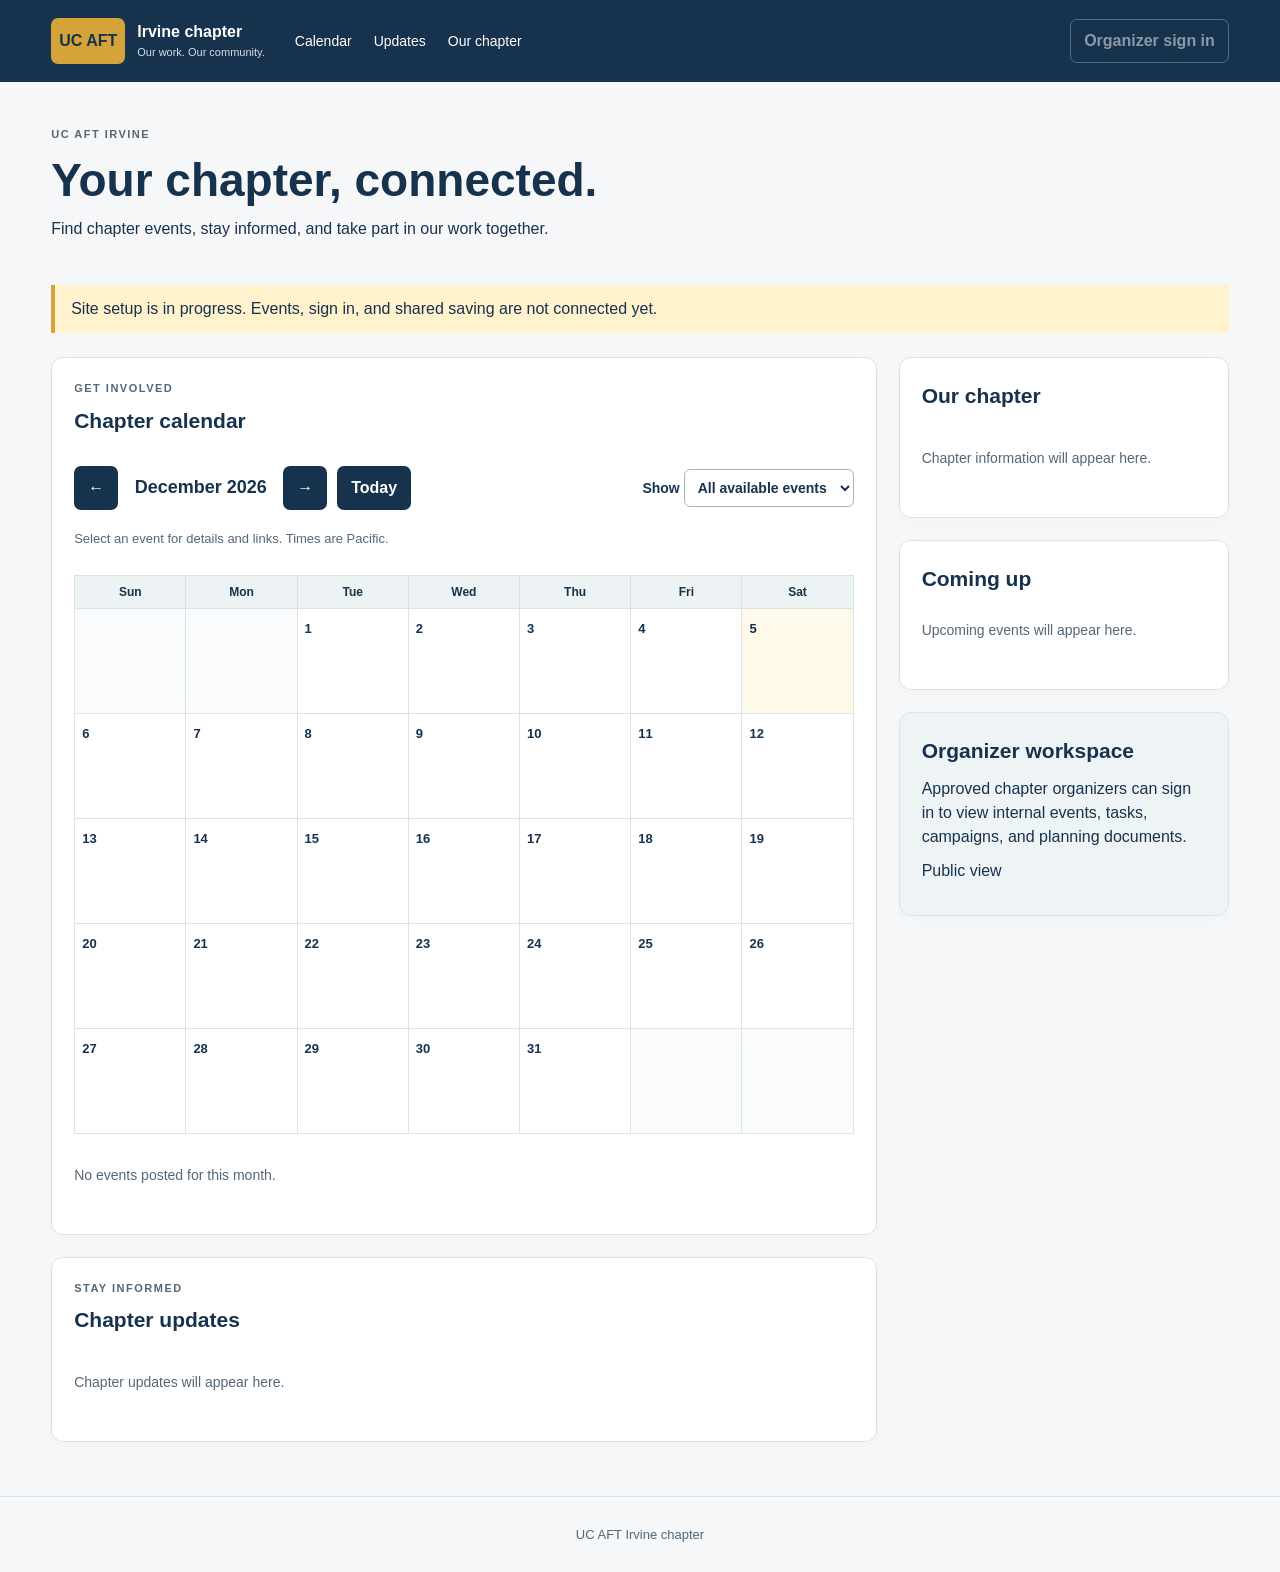
==== commit daea80a6: "Prepare chapter calendar and organizer workspace with database access rules" ====
--- a/index.html
+++ b/index.html
@@ -1,675 +1,31 @@
-<!DOCTYPE html>
+<!doctype html>
 <html lang="en">
 <head>
-  <meta charset="UTF-8" />
-  <meta name="viewport" content="width=device-width, initial-scale=1.0" />
-  <title>UC-AFT Irvine Organizing Committee</title>
-  <style>
-    :root {
-      --navy: #17324d;
-      --blue: #426b8f;
-      --gold: #d6a33a;
-      --paper: #f6f7f8;
-      --white: #ffffff;
-      --ink: #243341;
-      --muted: #73808c;
-      --line: #e3e7ea;
-      --soft: #eef2f5;
-      --green: #4d7f69;
-      --red: #a45752;
-    }
-
-    * { box-sizing: border-box; }
-    body { margin: 0; font-family: Inter, Arial, sans-serif; background: var(--paper); color: var(--ink); font-size: 14px; }
-    button, input, select, textarea { font: inherit; }
-    button { cursor: pointer; }
-    a { color: inherit; text-decoration: none; }
-
-    .shell { display: grid; grid-template-columns: 1fr; grid-template-rows: auto 1fr; min-height: 100vh; }
-    
-    .topbar { display: flex; align-items: center; justify-content: space-between; gap: 20px; padding: 0 26px; background: var(--navy); border-bottom: 1px solid rgba(255,255,255,0.08); height: 62px; }
-    .brand { display: flex; align-items: center; gap: 10px; font-weight: 800; color: white; flex-shrink: 0; }
-    .brand-mark { width: auto; min-width: 40px; height: 34px; display: grid; place-items: center; border-radius: 9px; background: var(--gold); color: var(--navy); font-weight: 900; padding: 0 8px; font-size: 0.75rem; }
-    .nav { display: flex; gap: 2px; flex: 1; margin: 0; }
-    .nav a { padding: 8px 14px; border-radius: 6px; color: rgba(255,255,255,0.72); font-weight: 700; font-size: 0.9rem; }
-    .nav a:hover, .nav a.active { background: rgba(255,255,255,0.12); color: white; }
-    .top-actions { display: flex; gap: 8px; flex-shrink: 0; }
-
-    .main { min-width: 0; }
-    .content { padding: 22px 26px 36px; }
-    .summary { display: grid; grid-template-columns: repeat(4, 1fr); gap: 12px; margin-bottom: 18px; }
-    .summary-card { padding: 15px 16px; background: white; border: 1px solid var(--line); border-radius: 10px; }
-    .summary-card strong { display: block; margin-bottom: 2px; color: var(--navy); font-size: 1.55rem; }
-    .summary-card span { color: var(--muted); font-size: 0.82rem; font-weight: 700; }
-
-    .workspace { display: grid; grid-template-columns: minmax(0, 1.75fr) minmax(260px, 0.75fr); gap: 16px; align-items: start; }
-    .panel { background: white; border: 1px solid var(--line); border-radius: 12px; box-shadow: 0 8px 24px rgba(23, 50, 77, 0.06); overflow: hidden; margin-bottom: 16px; }
-    .panel-header { display: flex; align-items: center; justify-content: space-between; gap: 16px; padding: 14px 16px; border-bottom: 1px solid var(--line); }
-    .panel-header h2 { margin: 0; color: var(--navy); font-size: 1rem; }
-    .panel-header p { margin: 3px 0 0; color: var(--muted); font-size: 0.78rem; }
-    .panel-body { padding: 14px 16px; }
-
-    .button { min-height: 36px; padding: 0 13px; border: 0; border-radius: 8px; font-weight: 800; cursor: pointer; }
-    .button.primary { background: var(--navy); color: white; }
-    .button.secondary { background: var(--soft); color: var(--navy); }
-
-    .task-toolbar { display: grid; grid-template-columns: 1fr 150px 170px; gap: 8px; margin-bottom: 10px; }
-    .task-toolbar input, .task-toolbar select { width: 100%; height: 34px; padding: 0 10px; border: 1px solid var(--line); border-radius: 7px; background: white; color: var(--ink); }
-
-    .table-wrap { overflow-x: auto; }
-    .task-table { width: 100%; border-collapse: collapse; }
-    .task-table th { padding: 8px; text-align: left; color: var(--muted); font-size: 0.68rem; text-transform: uppercase; letter-spacing: 0.06em; border-bottom: 1px solid var(--line); }
-    .task-table td { padding: 9px 8px; border-bottom: 1px solid #edf0f2; vertical-align: middle; }
-    .task-table tbody tr:hover { background: #fafbfc; }
-
-    .task-title { color: var(--navy); font-weight: 600; line-height: 1.2; }
-    .task-note { margin-top: 2px; color: var(--muted); font-size: 0.74rem; }
-    .campaign-label { color: var(--blue); font-size: 0.78rem; font-weight: 700; }
-    .priority { font-size: 0.76rem; font-weight: 800; }
-    .priority.high { color: var(--red); }
-    .priority.medium { color: #b77a34; }
-    .status-select { width: 100%; height: 30px; padding: 0 7px; border: 1px solid var(--line); border-radius: 7px; background: var(--soft); color: var(--ink); font-size: 0.76rem; font-weight: 700; }
-    .row-actions { display: flex; gap: 6px; justify-content: flex-end; }
-    .row-actions button { border: 0; background: transparent; color: var(--blue); font-size: 0.76rem; font-weight: 800; padding: 2px 3px; cursor: pointer; }
-
-    .campaign { padding: 14px 0; border-bottom: 1px solid #edf0f2; }
-    .campaign:last-child { border-bottom: 0; }
-    .campaign-grid { display: grid; grid-template-columns: 120px 1fr 180px; gap: 12px; align-items: start; }
-    .campaign-lead { }
-    .campaign-lead-name { color: var(--navy); font-weight: 700; font-size: 0.8rem; display: block; margin-bottom: 2px; }
-    .campaign-lead-label { color: var(--muted); font-size: 0.7rem; }
-    .campaign-progress { }
-    .campaign-top { display: flex; justify-content: space-between; gap: 12px; margin-bottom: 8px; }
-    .campaign-top strong { color: var(--navy); font-size: 0.85rem; }
-    .campaign-top span { color: var(--muted); font-size: 0.74rem; }
-    .progress { height: 3px; overflow: hidden; border-radius: 999px; background: var(--soft); margin-bottom: 6px; }
-    .progress div { height: 100%; border-radius: inherit; background: var(--blue); }
-    .campaign-meta { display: flex; justify-content: space-between; gap: 12px; color: var(--muted); font-size: 0.74rem; }
-    .campaign-doc { }
-    .campaign-doc-label { font-size: 0.74rem; color: var(--muted); margin-bottom: 6px; font-weight: 700; }
-    .campaign-doc-link { color: var(--blue); font-weight: 700; font-size: 0.75rem; text-decoration: none; display: block; margin-bottom: 6px; word-break: break-word; }
-    .campaign-doc-link:hover { text-decoration: underline; }
-    .no-doc { color: var(--muted); font-size: 0.74rem; display: block; margin-bottom: 6px; }
-
-    .announcement { padding: 10px 0; border-bottom: 1px solid #edf0f2; }
-    .announcement:last-child { border-bottom: 0; }
-    .announcement strong { display: block; color: var(--navy); font-size: 0.8rem; margin-bottom: 3px; }
-    .announcement p { margin: 0; color: var(--muted); font-size: 0.74rem; line-height: 1.4; }
-
-    .calendar-month-nav { display: flex; justify-content: space-between; align-items: center; margin-bottom: 16px; padding-bottom: 12px; border-bottom: 1px solid var(--line); }
-    .calendar-month-nav button { background: var(--soft); color: var(--navy); border: 0; padding: 6px 10px; border-radius: 6px; font-weight: 700; font-size: 0.8rem; cursor: pointer; }
-    .calendar-header { display: grid; grid-template-columns: repeat(7, 1fr); gap: 1px; background: var(--line); margin-bottom: 1px; }
-    .calendar-day-header { background: var(--soft); padding: 10px 8px; text-align: center; font-size: 0.72rem; font-weight: 800; color: var(--muted); text-transform: uppercase; }
-    .calendar-grid { display: grid; grid-template-columns: repeat(7, 1fr); gap: 1px; background: var(--line); }
-    .calendar-cell { background: white; min-height: 100px; padding: 8px; font-size: 0.75rem; }
-    .calendar-cell.other-month { background: #fafbfc; color: var(--muted); }
-    .calendar-date { display: block; color: var(--navy); font-weight: 700; margin-bottom: 6px; }
-    .event-badge { display: inline-block; padding: 3px 6px; border-radius: 4px; margin-bottom: 3px; font-size: 0.65rem; font-weight: 700; cursor: pointer; white-space: nowrap; overflow: hidden; text-overflow: ellipsis; max-width: 100%; line-height: 1.2; }
-    .event-badge.meeting { background: #cbe3f0; color: var(--blue); }
-    .event-badge.deadline { background: #f0d0cc; color: var(--red); }
-    .event-badge.action-window { background: #d4e8de; color: var(--green); }
-
-    .modal { position: fixed; inset: 0; display: none; place-items: center; z-index: 100; padding: 20px; background: rgba(13, 27, 40, 0.5); }
-    .modal.open { display: grid; }
-    .modal-card { width: min(560px, 100%); max-height: 92vh; overflow-y: auto; background: white; border-radius: 14px; box-shadow: 0 24px 70px rgba(0,0,0,0.22); }
-    .modal-head { display: flex; align-items: center; justify-content: space-between; padding: 16px 18px; border-bottom: 1px solid var(--line); }
-    .modal-head h2 { margin: 0; color: var(--navy); font-size: 1rem; }
-    .close { border: 0; background: transparent; color: var(--muted); font-size: 1.35rem; cursor: pointer; }
-    .form-grid { display: grid; grid-template-columns: 1fr 1fr; gap: 12px; padding: 18px; }
-    .field { display: grid; gap: 5px; }
-    .field.full { grid-column: 1 / -1; }
-    .field label { color: var(--navy); font-size: 0.74rem; font-weight: 800; }
-    .field input, .field select, .field textarea { width: 100%; padding: 9px 10px; border: 1px solid var(--line); border-radius: 7px; background: white; }
-    .modal-actions { display: flex; justify-content: flex-end; gap: 8px; padding: 0 18px 18px; }
-    .empty { padding: 24px; text-align: center; color: var(--muted); }
-  </style>
+<meta charset="utf-8"><meta name="viewport" content="width=device-width,initial-scale=1">
+<meta name="description" content="UC AFT Irvine chapter information, updates and events.">
+<meta name="referrer" content="strict-origin-when-cross-origin">
+<title>UC AFT Irvine | Chapter hub</title>
+<link rel="stylesheet" href="styles.css">
+<script src="config.js" defer></script><script type="module" src="app.js"></script>
 </head>
 <body>
-  <div class="shell">
-    <header class="topbar">
-      <a class="brand" href="#">
-        <span class="brand-mark">UC-AFT Irvine</span>
-        <span style="color: white; font-weight: 800;">UC-AFT Irvine Organizing Committee</span>
-      </a>
-      <nav class="nav">
-        <a class="active" href="#overview">Overview</a>
-        <a href="#tasks">Tasks</a>
-        <a href="#campaigns">Campaigns</a>
-      </nav>
-      <div class="top-actions">
-        <button class="button secondary" onclick="exportTasks()">Export</button>
-        <button class="button primary" onclick="openTaskModal()">Add task</button>
-      </div>
-    </header>
-
-    <main class="main">
-      <div class="content">
-        <section class="summary">
-          <article class="summary-card">
-            <strong id="openCount">0</strong>
-            <span>Open tasks</span>
-          </article>
-          <article class="summary-card">
-            <strong id="dueCount">0</strong>
-            <span>Due this week</span>
-          </article>
-          <article class="summary-card">
-            <strong>41</strong>
-            <span>Active organizers</span>
-          </article>
-          <article class="summary-card">
-            <strong>73%</strong>
-            <span>Quarterly outreach</span>
-          </article>
-        </section>
-
-        <div class="workspace">
-          <div>
-            <section class="panel">
-              <div class="panel-header">
-                <div>
-                  <h2>Task tracker</h2>
-                  <p>Assignments, deadlines, and current work</p>
-                </div>
-                <button class="button secondary" onclick="openTaskModal()">New task</button>
-              </div>
-              <div class="panel-body">
-                <div class="task-toolbar">
-                  <input id="searchInput" type="search" placeholder="Search tasks" oninput="renderTasks()" />
-                  <select id="statusFilter" onchange="renderTasks()">
-                    <option value="">All statuses</option>
-                    <option>To Do</option>
-                    <option>In Progress</option>
-                    <option>Blocked</option>
-                    <option>Done</option>
-                  </select>
-                  <select id="campaignFilter" onchange="renderTasks()">
-                    <option value="">All campaigns</option>
-                    <option>Job Security</option>
-                    <option>Membership Growth</option>
-                    <option>Fair Workload</option>
-                    <option>Communications</option>
-                  </select>
-                </div>
-                <div class="table-wrap">
-                  <table class="task-table">
-                    <thead>
-                      <tr>
-                        <th>Task</th>
-                        <th>Owner</th>
-                        <th>Campaign</th>
-                        <th>Due</th>
-                        <th>Priority</th>
-                        <th>Status</th>
-                        <th style="text-align: right;">Actions</th>
-                      </tr>
-                    </thead>
-                    <tbody id="taskBody"></tbody>
-                  </table>
-                </div>
-              </div>
-            </section>
-
-            <section class="panel">
-              <div class="panel-header">
-                <div>
-                  <h2>Campaigns & Programs</h2>
-                  <p>Progress, leads, and planning documents</p>
-                </div>
-              </div>
-              <div class="panel-body" id="campaignBody"></div>
-            </section>
-
-            <section class="panel">
-              <div class="panel-header">
-                <div>
-                  <h2>Organizing Calendar</h2>
-                  <p>Key events and deadlines</p>
-                </div>
-                <a id="calendarPlanningLink" href="#" target="_blank" class="button primary" style="font-size: 0.8rem;">Planning Sheet</a>
-              </div>
-              <div class="panel-body">
-                <div class="calendar-month-nav">
-                  <button onclick="previousMonth()">← Prev</button>
-                  <h3 id="monthYear" style="margin: 0; color: var(--navy);"></h3>
-                  <button onclick="nextMonth()">Next →</button>
-                </div>
-                <div class="calendar-header">
-                  <div class="calendar-day-header">Sun</div>
-                  <div class="calendar-day-header">Mon</div>
-                  <div class="calendar-day-header">Tue</div>
-                  <div class="calendar-day-header">Wed</div>
-                  <div class="calendar-day-header">Thu</div>
-                  <div class="calendar-day-header">Fri</div>
-                  <div class="calendar-day-header">Sat</div>
-                </div>
-                <div class="calendar-grid" id="calendarGrid"></div>
-              </div>
-            </section>
-          </div>
-
-          <aside>
-            <section class="panel">
-              <div class="panel-header">
-                <div>
-                  <h2>Announcements</h2>
-                  <p>Current team information</p>
-                </div>
-              </div>
-              <div class="panel-body">
-                <article class="announcement">
-                  <strong>Bargaining observer turnout</strong>
-                  <p>Each organizer should confirm two members by Thursday.</p>
-                </article>
-                <article class="announcement">
-                  <strong>Conversation guide updated</strong>
-                  <p>New job security talking points are in the shared folder.</p>
-                </article>
-                <article class="announcement">
-                  <strong>Contact list review</strong>
-                  <p>Check department lists before the next team meeting.</p>
-                </article>
-              </div>
-            </section>
-
-            <section class="panel">
-              <div class="panel-header">
-                <div>
-                  <h2>Upcoming</h2>
-                  <p>Meetings and deadlines</p>
-                </div>
-              </div>
-              <div class="panel-body">
-                <article class="announcement">
-                  <strong>Aug 14</strong>
-                  <p>Organizing Team Meeting · 5:30 PM</p>
-                </article>
-                <article class="announcement">
-                  <strong>Aug 18</strong>
-                  <p>Outreach deadline · 6:00 PM</p>
-                </article>
-                <article class="announcement">
-                  <strong>Aug 21</strong>
-                  <p>Organizer training · 12:00 PM</p>
-                </article>
-              </div>
-            </section>
-
-            <section class="panel">
-              <div class="panel-header">
-                <div>
-                  <h2>Team leads</h2>
-                  <p>Primary contacts</p>
-                </div>
-              </div>
-              <div class="panel-body" id="teamBody"></div>
-            </section>
-          </aside>
-        </div>
-      </div>
-    </main>
-  </div>
-
-  <div class="modal" id="taskModal">
-    <div class="modal-card">
-      <div class="modal-head">
-        <h2 id="modalTitle">Add task</h2>
-        <button class="close" onclick="closeTaskModal()">×</button>
-      </div>
-      <form id="taskForm" onsubmit="saveTask(event)">
-        <div class="form-grid">
-          <input type="hidden" id="taskId" />
-          <div class="field full">
-            <label for="taskTitle">Task</label>
-            <input id="taskTitle" required placeholder="Example: Confirm bargaining observers" />
-          </div>
-          <div class="field">
-            <label for="taskOwner">Owner</label>
-            <input id="taskOwner" required placeholder="Organizer name" />
-          </div>
-          <div class="field">
-            <label for="taskCampaign">Campaign</label>
-            <select id="taskCampaign" required>
-              <option>Job Security</option>
-              <option>Membership Growth</option>
-              <option>Fair Workload</option>
-              <option>Communications</option>
-            </select>
-          </div>
-          <div class="field">
-            <label for="taskDue">Due date</label>
-            <input id="taskDue" type="date" required />
-          </div>
-          <div class="field">
-            <label for="taskPriority">Priority</label>
-            <select id="taskPriority" required>
-              <option>High</option>
-              <option>Medium</option>
-              <option>Low</option>
-            </select>
-          </div>
-          <div class="field">
-            <label for="taskStatus">Status</label>
-            <select id="taskStatus" required>
-              <option>To Do</option>
-              <option>In Progress</option>
-              <option>Blocked</option>
-              <option>Done</option>
-            </select>
-          </div>
-          <div class="field full">
-            <label for="taskNotes">Notes</label>
-            <textarea id="taskNotes" placeholder="Additional details..."></textarea>
-          </div>
-        </div>
-        <div class="modal-actions">
-          <button type="button" class="button secondary" onclick="closeTaskModal()">Cancel</button>
-          <button type="submit" class="button primary">Save task</button>
-        </div>
-      </form>
-    </div>
-  </div>
-
-  <div class="modal" id="docModal">
-    <div class="modal-card">
-      <div class="modal-head">
-        <h2>Add document to <span id="docCampaignName"></span></h2>
-        <button class="close" onclick="closeDocModal()">×</button>
-      </div>
-      <form id="docForm" onsubmit="saveDoc(event)">
-        <div class="form-grid">
-          <input type="hidden" id="docCampaignInput" />
-          <div class="field full">
-            <label for="docUrl">Google Doc URL</label>
-            <input id="docUrl" required placeholder="https://docs.google.com/document/d/..." />
-          </div>
-          <div class="field full">
-            <label for="docTitle">Document Title (optional)</label>
-            <input id="docTitle" placeholder="Planning doc, Strategy notes, etc." />
-          </div>
-        </div>
-        <div class="modal-actions">
-          <button type="button" class="button secondary" onclick="closeDocModal()">Cancel</button>
-          <button type="submit" class="button primary">Save document</button>
-        </div>
-      </form>
-    </div>
-  </div>
-
-  <script>
-    const defaultTasks = [
-      { id: "1", title: "Confirm bargaining observers", owner: "Honora", campaign: "Job Security", due: "2026-08-13", priority: "High", status: "In Progress", notes: "Confirm two members from each priority department." },
-      { id: "2", title: "Complete outreach list for Education", owner: "Lola", campaign: "Membership Growth", due: "2026-08-15", priority: "High", status: "To Do", notes: "Review missing personal emails and last contact date." },
-      { id: "3", title: "Review workload survey responses", owner: "Marcus", campaign: "Fair Workload", due: "2026-08-19", priority: "Medium", status: "Blocked", notes: "Waiting for final department submissions." },
-      { id: "4", title: "Draft organizer meeting agenda", owner: "Janelle", campaign: "Communications", due: "2026-08-12", priority: "Medium", status: "Done", notes: "Agenda shared with team leads." },
-      { id: "5", title: "Reach out to Science dept", owner: "Lola", campaign: "Membership Growth", due: "2026-08-16", priority: "High", status: "Done", notes: "" },
-      { id: "6", title: "Collect workload data from Humanities", owner: "Marcus", campaign: "Fair Workload", due: "2026-08-20", priority: "Medium", status: "Done", notes: "" }
-    ];
-
-    let tasks = [...defaultTasks];
-
-    const sheetsLeads = [
-      { campaign: "Job Security", lead: "Honora" },
-      { campaign: "Membership Growth", lead: "Lola" },
-      { campaign: "Fair Workload", lead: "Marcus" },
-      { campaign: "Communications", lead: "Janelle" }
-    ];
-
-    const sheetEvents = [
-      { date: "2026-08-14", eventName: "Team organizing meeting", type: "Meeting", planningSheet: "https://docs.google.com/document/d/example1" },
-      { date: "2026-08-18", eventName: "Outreach deadline", type: "Deadline", planningSheet: "https://docs.google.com/document/d/example2" },
-      { date: "2026-09-01", eventName: "September action window opens", type: "Action Window", planningSheet: "https://docs.google.com/document/d/example3" },
-      { date: "2026-09-10", eventName: "Bargaining day observers due", type: "Deadline", planningSheet: "https://docs.google.com/document/d/example4" }
-    ];
-
-    const campaignDocs = {
-      "Job Security": { url: "", title: "" },
-      "Membership Growth": { url: "", title: "" },
-      "Fair Workload": { url: "", title: "" },
-      "Communications": { url: "", title: "" }
-    };
-
-    function calculateCampaignStats(campaign) {
-      const campaignTasks = tasks.filter(t => t.campaign === campaign);
-      const done = campaignTasks.filter(t => t.status === "Done").length;
-      const total = campaignTasks.length;
-      const percent = total === 0 ? 0 : Math.round((done / total) * 100);
-      return { done, total, percent };
-    }
-
-    function renderCampaigns() {
-      const body = document.getElementById("campaignBody");
-      const campaigns = ["Job Security", "Membership Growth", "Fair Workload", "Communications"];
-      
-      body.innerHTML = campaigns.map(camp => {
-        const stats = calculateCampaignStats(camp);
-        const lead = sheetsLeads.find(l => l.campaign === camp)?.lead || "TBD";
-        const doc = campaignDocs[camp];
-        const hasDoc = doc.url && doc.url.trim();
-        
-        return `
-          <div class="campaign">
-            <div class="campaign-grid">
-              <div class="campaign-lead">
-                <span class="campaign-lead-name">${camp}</span>
-                <span class="campaign-lead-label">Lead: ${lead}</span>
-              </div>
-              <div class="campaign-progress">
-                <div class="campaign-top" style="justify-content: space-between; gap: 6px; margin-bottom: 6px;">
-                  <span style="font-size: 0.74rem; color: var(--muted);">${stats.done}/${stats.total} done</span>
-                  <span style="font-size: 0.85rem; color: var(--navy); font-weight: 700;">${stats.percent}%</span>
-                </div>
-                <div class="progress"><div style="width:${stats.percent}%"></div></div>
-              </div>
-              <div class="campaign-doc">
-                <div class="campaign-doc-label">Work Doc</div>
-                ${hasDoc ? `<a href="${doc.url}" target="_blank" class="campaign-doc-link">${doc.title || 'View'}</a>` : `<span class="no-doc">—</span>`}
-                <button class="button secondary" style="padding: 0 8px; min-height: 26px; font-size: 0.7rem; width: 100%;" onclick="openDocModal('${camp}')">
-                  ${hasDoc ? 'Edit' : 'Add'}
-                </button>
-              </div>
-            </div>
-          </div>
-        `;
-      }).join("");
-    }
-
-    function renderTasks() {
-      const body = document.getElementById("taskBody");
-      const search = document.getElementById("searchInput").value.toLowerCase();
-      const status = document.getElementById("statusFilter").value;
-      const campaign = document.getElementById("campaignFilter").value;
-
-      const filtered = tasks.filter(t => {
-        const match = t.title.toLowerCase().includes(search) || t.owner.toLowerCase().includes(search);
-        return match && (!status || t.status === status) && (!campaign || t.campaign === campaign);
-      });
-
-      if (filtered.length === 0) {
-        body.innerHTML = `<tr><td colspan="7"><div class="empty">No tasks found</div></td></tr>`;
-      } else {
-        body.innerHTML = filtered.map(t => `
-          <tr>
-            <td><div class="task-title">${t.title}</div><div class="task-note">${t.notes || 'No notes'}</div></td>
-            <td>${t.owner}</td>
-            <td><span class="campaign-label">${t.campaign}</span></td>
-            <td>${new Date(t.due).toLocaleDateString('en-US', {month:'short', day:'numeric'})}</td>
-            <td><span class="priority ${t.priority.toLowerCase()}">${t.priority}</span></td>
-            <td><select class="status-select" onchange="updateTask('${t.id}', 'status', this.value)">
-              <option ${t.status === 'To Do' ? 'selected' : ''}>To Do</option>
-              <option ${t.status === 'In Progress' ? 'selected' : ''}>In Progress</option>
-              <option ${t.status === 'Blocked' ? 'selected' : ''}>Blocked</option>
-              <option ${t.status === 'Done' ? 'selected' : ''}>Done</option>
-            </select></td>
-            <td><div class="row-actions">
-              <button onclick="editTask('${t.id}')">Edit</button>
-              <button onclick="deleteTask('${t.id}')">Delete</button>
-            </div></td>
-          </tr>
-        `).join("");
-      }
-      updateMetrics();
-      renderCampaigns();
-    }
-
-    function updateTask(id, field, value) {
-      const task = tasks.find(t => t.id === id);
-      if (task) {
-        task[field] = value;
-        renderTasks();
-      }
-    }
-
-    function updateMetrics() {
-      document.getElementById("openCount").textContent = tasks.filter(t => t.status !== "Done").length;
-      const now = new Date();
-      const week = new Date(now.getTime() + 7 * 24 * 60 * 60 * 1000);
-      document.getElementById("dueCount").textContent = tasks.filter(t => {
-        if (t.status === "Done") return false;
-        const d = new Date(t.due);
-        return d >= now && d <= week;
-      }).length;
-    }
-
-    function openTaskModal() {
-      document.getElementById("taskForm").reset();
-      document.getElementById("taskId").value = "";
-      document.getElementById("modalTitle").textContent = "Add task";
-      document.getElementById("taskModal").classList.add("open");
-    }
-
-    function closeTaskModal() {
-      document.getElementById("taskModal").classList.remove("open");
-    }
-
-    function saveTask(e) {
-      e.preventDefault();
-      const id = document.getElementById("taskId").value || Date.now().toString();
-      const task = {
-        id, title: document.getElementById("taskTitle").value,
-        owner: document.getElementById("taskOwner").value,
-        campaign: document.getElementById("taskCampaign").value,
-        due: document.getElementById("taskDue").value,
-        priority: document.getElementById("taskPriority").value,
-        status: document.getElementById("taskStatus").value,
-        notes: document.getElementById("taskNotes").value
-      };
-      const idx = tasks.findIndex(t => t.id === id);
-      if (idx >= 0) tasks[idx] = task;
-      else tasks.unshift(task);
-      renderTasks();
-      closeTaskModal();
-    }
-
-    function editTask(id) {
-      const task = tasks.find(t => t.id === id);
-      if (!task) return;
-      document.getElementById("taskId").value = task.id;
-      document.getElementById("taskTitle").value = task.title;
-      document.getElementById("taskOwner").value = task.owner;
-      document.getElementById("taskCampaign").value = task.campaign;
-      document.getElementById("taskDue").value = task.due;
-      document.getElementById("taskPriority").value = task.priority;
-      document.getElementById("taskStatus").value = task.status;
-      document.getElementById("taskNotes").value = task.notes;
-      document.getElementById("modalTitle").textContent = "Edit task";
-      document.getElementById("taskModal").classList.add("open");
-    }
-
-    function deleteTask(id) {
-      if (confirm("Delete this task?")) {
-        tasks = tasks.filter(t => t.id !== id);
-        renderTasks();
-      }
-    }
-
-    function exportTasks() {
-      const csv = [["Task", "Owner", "Campaign", "Due", "Priority", "Status", "Notes"],
-        ...tasks.map(t => [t.title, t.owner, t.campaign, t.due, t.priority, t.status, t.notes])
-      ].map(r => r.map(v => `"${String(v).replaceAll('"', '""')}"`).join(",")).join("\n");
-      const a = document.createElement("a");
-      a.href = URL.createObjectURL(new Blob([csv], {type: "text/csv"}));
-      a.download = "tasks.csv";
-      a.click();
-    }
-
-    function openDocModal(camp) {
-      document.getElementById("docCampaignName").textContent = camp;
-      document.getElementById("docCampaignInput").value = camp;
-      const doc = campaignDocs[camp];
-      document.getElementById("docUrl").value = doc.url || "";
-      document.getElementById("docTitle").value = doc.title || "";
-      document.getElementById("docModal").classList.add("open");
-    }
-
-    function closeDocModal() {
-      document.getElementById("docModal").classList.remove("open");
-    }
-
-    function saveDoc(e) {
-      e.preventDefault();
-      const camp = document.getElementById("docCampaignInput").value;
-      const url = document.getElementById("docUrl").value.trim();
-      const title = document.getElementById("docTitle").value.trim();
-      if (!url) { alert("Enter a URL"); return; }
-      campaignDocs[camp] = { url, title };
-      renderCampaigns();
-      closeDocModal();
-    }
-
-    let currentMonth = new Date().getMonth();
-    let currentYear = new Date().getFullYear();
-
-    function renderCalendar() {
-      const monthNames = ["January", "February", "March", "April", "May", "June", "July", "August", "September", "October", "November", "December"];
-      document.getElementById("monthYear").textContent = `${monthNames[currentMonth]} ${currentYear}`;
-      
-      const firstDay = new Date(currentYear, currentMonth, 1).getDay();
-      const daysInMonth = new Date(currentYear, currentMonth + 1, 0).getDate();
-      const grid = document.getElementById("calendarGrid");
-      let html = "";
-
-      const prevMonthDays = new Date(currentYear, currentMonth, 0).getDate();
-      for (let i = firstDay - 1; i >= 0; i--) {
-        html += `<div class="calendar-cell other-month"><span class="calendar-date">${prevMonthDays - i}</span></div>`;
-      }
-
-      for (let day = 1; day <= daysInMonth; day++) {
-        const dateStr = `${currentYear}-${String(currentMonth + 1).padStart(2, '0')}-${String(day).padStart(2, '0')}`;
-        const events = sheetEvents.filter(e => e.date === dateStr);
-        let badges = events.map(e => `<div class="event-badge ${e.type.toLowerCase().replace(/\s+/g,'-')}" onclick="window.open('${e.planningSheet}')" title="${e.eventName}">${e.eventName}</div>`).join("");
-        html += `<div class="calendar-cell"><span class="calendar-date">${day}</span>${badges}</div>`;
-      }
-
-      const remaining = 42 - (firstDay + daysInMonth);
-      for (let day = 1; day <= remaining; day++) {
-        html += `<div class="calendar-cell other-month"><span class="calendar-date">${day}</span></div>`;
-      }
-
-      grid.innerHTML = html;
-      const link = document.getElementById("calendarPlanningLink");
-      const planningLink = sheetEvents.find(e => e.planningSheet);
-      if (planningLink) link.href = planningLink.planningSheet;
-    }
-
-    function previousMonth() {
-      currentMonth = currentMonth === 0 ? 11 : currentMonth - 1;
-      if (currentMonth === 11) currentYear--;
-      renderCalendar();
-    }
-
-    function nextMonth() {
-      currentMonth = (currentMonth + 1) % 12;
-      if (currentMonth === 0) currentYear++;
-      renderCalendar();
-    }
-
-    document.getElementById("taskModal").addEventListener("click", e => { if (e.target.id === "taskModal") closeTaskModal(); });
-    document.getElementById("docModal").addEventListener("click", e => { if (e.target.id === "docModal") closeDocModal(); });
-
-    renderTasks();
-    renderCampaigns();
-    renderCalendar();
-  </script>
-</body>
-</html>
+<a class="skip" href="#main">Skip to content</a>
+<header><a class="brand" href="#calendar"><span class="mark">UC AFT</span><span>Irvine chapter<small>Our work. Our community.</small></span></a><nav aria-label="Main"><a href="#calendar">Calendar</a><a href="#updates">Updates</a><a href="#chapter">Our chapter</a><a href="#workspace" id="workspaceLink" hidden>Organizer dashboard</a></nav><button id="authButton">Organizer sign in</button></header>
+<main id="main">
+<section class="intro"><p class="eyebrow">UC AFT IRVINE</p><h1>Your chapter, connected.</h1><p>Find chapter events, stay informed, and take part in our work together.</p></section>
+<p id="notice" role="status" aria-live="polite"></p>
+<div class="layout"><div>
+<section class="panel" id="calendar"><div class="panel-heading"><div><p class="eyebrow">GET INVOLVED</p><h2>Chapter calendar</h2></div><button data-new="events" class="editor" hidden>Add event</button></div>
+<div class="calendar-tools"><div class="buttons"><button id="prev" aria-label="Previous month">←</button><h3 id="monthTitle"></h3><button id="next" aria-label="Next month">→</button><button id="today">Today</button></div><label>Show <select id="audience"><option value="all">All available events</option><option value="public">Public events</option><option value="internal" id="internalOption" hidden>Internal events</option></select></label></div>
+<p class="hint">Select an event for details and links. Times are Pacific.</p><div class="calendar-scroll"><div id="calendarGrid" class="calendar-grid"></div></div><div id="eventList" class="event-list"></div></section>
+<section class="panel" id="updates"><div class="panel-heading"><div><p class="eyebrow">STAY INFORMED</p><h2>Chapter updates</h2></div><button class="editor" data-new="updates" hidden>Add update</button></div><div id="updateList"></div></section>
+</div><aside><section class="panel" id="chapter"><div class="panel-heading"><h2>Our chapter</h2><button class="editor" id="editChapter" hidden>Edit</button></div><div id="chapterInfo"><p>Chapter information will appear here.</p></div></section><section class="panel"><h2>Coming up</h2><div id="upcoming"></div></section><section class="panel note"><h2>Organizer workspace</h2><p>Approved chapter organizers can sign in to view internal events, tasks, campaigns, and planning documents.</p><p id="accessLabel">Public view</p></section></aside></div>
+<section id="workspace" hidden><div class="panel-heading"><div><p class="eyebrow">ORGANIZER WORKSPACE</p><h2>Working together</h2></div><button id="refresh">Refresh shared data</button></div><div class="metrics"><div><strong id="openCount">0</strong><span>Open tasks</span></div><div><strong id="dueCount">0</strong><span>Due in the next 7 days</span></div><div><strong id="campaignCount">0</strong><span>Campaigns</span></div></div>
+<section class="panel"><div class="panel-heading"><h2>Task tracker</h2><button class="editor" data-new="tasks" hidden>Add task</button></div><div class="task-tools"><label>Search tasks <input id="taskSearch" type="search"></label><label>Status <select id="taskFilter"><option value="">All statuses</option><option>To Do</option><option>In Progress</option><option>Blocked</option><option>Done</option></select></label></div><div class="table-scroll"><table><thead><tr><th>Task</th><th>Owner</th><th>Campaign</th><th>Due</th><th>Priority</th><th>Status</th><th>Actions</th></tr></thead><tbody id="tasks"></tbody></table></div></section>
+<section class="panel"><div class="panel-heading"><h2>Campaigns and documents</h2><button class="editor" data-new="campaigns" hidden>Add campaign</button></div><div id="campaigns"></div></section></section>
+</main><footer>UC AFT Irvine chapter</footer>
+<dialog id="detail"><div class="dialog-heading"><h2 id="detailTitle"></h2><button data-close="detail" aria-label="Close event">×</button></div><div id="detailBody"></div><div id="detailActions" class="buttons"></div></dialog>
+<dialog id="login"><div class="dialog-heading"><h2>Organizer sign in</h2><button data-close="login" aria-label="Close sign in">×</button></div><p>Use the email and password for your approved organizer account.</p><form id="loginForm"><label>Email<input name="email" type="email" autocomplete="username" required></label><label>Password<input name="password" type="password" autocomplete="current-password" required></label><p id="loginMessage" role="status"></p><button type="submit">Sign in</button></form></dialog>
+<dialog id="editor"><div class="dialog-heading"><h2 id="editorTitle"></h2><button data-close="editor" aria-label="Close editor">×</button></div><form id="editForm"><div id="fields"></div><p id="saveMessage" role="status"></p><div class="buttons"><button type="submit">Save changes</button><button type="button" data-close="editor" class="secondary">Cancel</button></div></form></dialog>
+<noscript><p>This calendar requires JavaScript. Enable it to view chapter events.</p></noscript>
+</body></html>
--- a/styles.css
+++ b/styles.css
@@ -0,0 +1 @@
+:root{--navy:#17324d;--blue:#315c7b;--gold:#d6a33a;--paper:#f6f7f8;--line:#dce3e8;--muted:#526777}*{box-sizing:border-box}html{scroll-behavior:smooth;scroll-padding-top:24px}body{margin:0;background:var(--paper);color:var(--navy);font:16px/1.5 Arial,sans-serif}a{color:var(--blue)}button,input,select,textarea{font:inherit}button{border:1px solid transparent;background:var(--navy);color:#fff;border-radius:7px;padding:9px 13px;cursor:pointer;font-weight:700}button:hover{filter:brightness(1.15)}button:disabled{opacity:.5;cursor:wait}button.secondary{background:#edf2f5;color:var(--navy)}:focus-visible{outline:3px solid var(--gold);outline-offset:3px}[hidden]{display:none!important}.skip{position:absolute;top:-60px;background:#fff;padding:10px}.skip:focus{top:0}header{display:flex;align-items:center;gap:30px;padding:18px 4%;background:var(--navy);color:#fff}header a{color:inherit;text-decoration:none}header button{border-color:#8eabbc}nav{display:flex;gap:22px;flex:1;font-size:14px}.brand{display:flex;align-items:center;gap:12px;font-weight:bold;line-height:1.25}.brand small{display:block;font-size:11px;font-weight:normal;margin-top:4px;color:#d5e0e7}.mark{display:grid;place-items:center;background:var(--gold);color:var(--navy);padding:13px 8px;border-radius:7px}main{max-width:1400px;margin:auto;padding:32px 4%}.intro{padding:12px 0 24px}.eyebrow{color:var(--muted);font-weight:bold;font-size:11px;letter-spacing:1.5px;margin:0 0 8px}h1{font-size:clamp(30px,4vw,46px);line-height:1.1;margin:12px 0}h2{font-size:21px;margin:0}h3{font-size:18px}p{margin:10px 0}#notice:not(:empty){background:#fff2cc;border-left:4px solid var(--gold);padding:12px 16px;margin-bottom:24px}.layout{display:grid;grid-template-columns:minmax(0,2.5fr) minmax(240px,1fr);gap:22px}.panel{background:#fff;border:1px solid var(--line);border-radius:12px;padding:22px;margin-bottom:22px;box-shadow:0 4px 16px #17324d05}.panel-heading,.dialog-heading{display:flex;justify-content:space-between;align-items:center;gap:12px;margin-bottom:20px}.calendar-tools,.buttons,.task-tools{display:flex;gap:10px;align-items:center;flex-wrap:wrap}.calendar-tools{justify-content:space-between}.calendar-tools h3{min-width:145px;text-align:center}.hint{font-size:13px;color:var(--muted)}label{display:block;font-size:14px;font-weight:bold}input,select,textarea{padding:9px;border:1px solid #a6b7c3;border-radius:6px;background:#fff;color:var(--navy);max-width:100%}label input,label textarea{display:block;width:100%;margin:5px 0 14px}textarea{min-height:110px}.calendar-scroll{overflow:auto}.calendar-grid{display:grid;grid-template-columns:repeat(7,minmax(75px,1fr));min-width:560px;border-left:1px solid var(--line);border-top:1px solid var(--line);margin-top:16px}.day,.day-label{border-right:1px solid var(--line);border-bottom:1px solid var(--line);padding:7px;min-width:0}.day{min-height:105px}.day-label{text-align:center;background:#edf2f5;font-size:12px;font-weight:bold}.day.today{background:#fff9e9}.day.blank{background:#fafbfc}.date{font-size:13px;font-weight:bold}.event{display:block;background:#e7eff5;color:var(--navy);padding:5px;text-align:left;font-size:12px;border-left:3px solid var(--blue);width:100%;margin-top:5px;white-space:normal;overflow-wrap:anywhere}.event.internal{background:#f6eddb;border-color:var(--gold)}.event-list{margin-top:15px}.event-row,.update,.campaign{padding:16px 0;border-bottom:1px solid var(--line)}.event-row:last-child,.update:last-child,.campaign:last-child{border:0}.event-row button{background:transparent;color:var(--navy);padding:0;text-align:left;text-decoration:underline;text-underline-offset:3px}.meta{font-size:13px;color:var(--muted)}.tag{display:inline-block;font-size:11px;border:1px solid var(--line);padding:2px 6px;border-radius:4px;margin-right:6px}.body-copy{white-space:pre-wrap;overflow-wrap:anywhere}.note{background:#eef3f6}.empty{color:var(--muted);padding:16px 0;font-size:14px}.metrics{display:grid;grid-template-columns:repeat(3,1fr);gap:16px;margin-bottom:20px}.metrics div{background:#fff;border:1px solid var(--line);padding:20px;border-radius:10px}.metrics strong{display:block;font-size:30px}.metrics span{font-size:13px;color:var(--muted)}.table-scroll{overflow:auto}table{border-collapse:collapse;width:100%;font-size:14px;margin-top:16px}td,th{padding:12px;text-align:left;border-bottom:1px solid var(--line)}th{font-size:12px}td button{font-size:12px}progress{width:100%;accent-color:var(--blue);height:8px}.small-actions{display:flex;gap:8px;margin-top:10px}.small-actions button{font-size:12px}.table-scroll .small-actions{margin:0}dialog{border:0;border-radius:12px;max-width:600px;width:calc(100% - 30px);max-height:90vh;padding:26px;color:var(--navy);box-shadow:0 20px 70px #17324d40}dialog::backdrop{background:#10283b99}#fields{display:grid;grid-template-columns:1fr 1fr;gap:12px}#fields .wide{grid-column:1/-1}#fields select{display:block;width:100%;margin-top:5px}.dialog-heading button{background:#edf2f5;color:var(--navy);font-size:20px}#saveMessage,#loginMessage{color:#962d2d}footer{text-align:center;border-top:1px solid var(--line);padding:28px;font-size:13px;color:var(--muted)}@media(max-width:900px){header{flex-wrap:wrap;gap:15px}nav{order:3;flex-basis:100%;flex-wrap:wrap}.layout{grid-template-columns:1fr}header>button{margin-left:auto}}@media(max-width:520px){main{padding:20px 12px}.panel{padding:16px}.metrics{gap:8px}.metrics div{padding:12px}.metrics span{font-size:11px}#fields{grid-template-columns:1fr}#fields .wide{grid-column:auto}.calendar-tools{align-items:start}.intro p{font-size:14px}}
